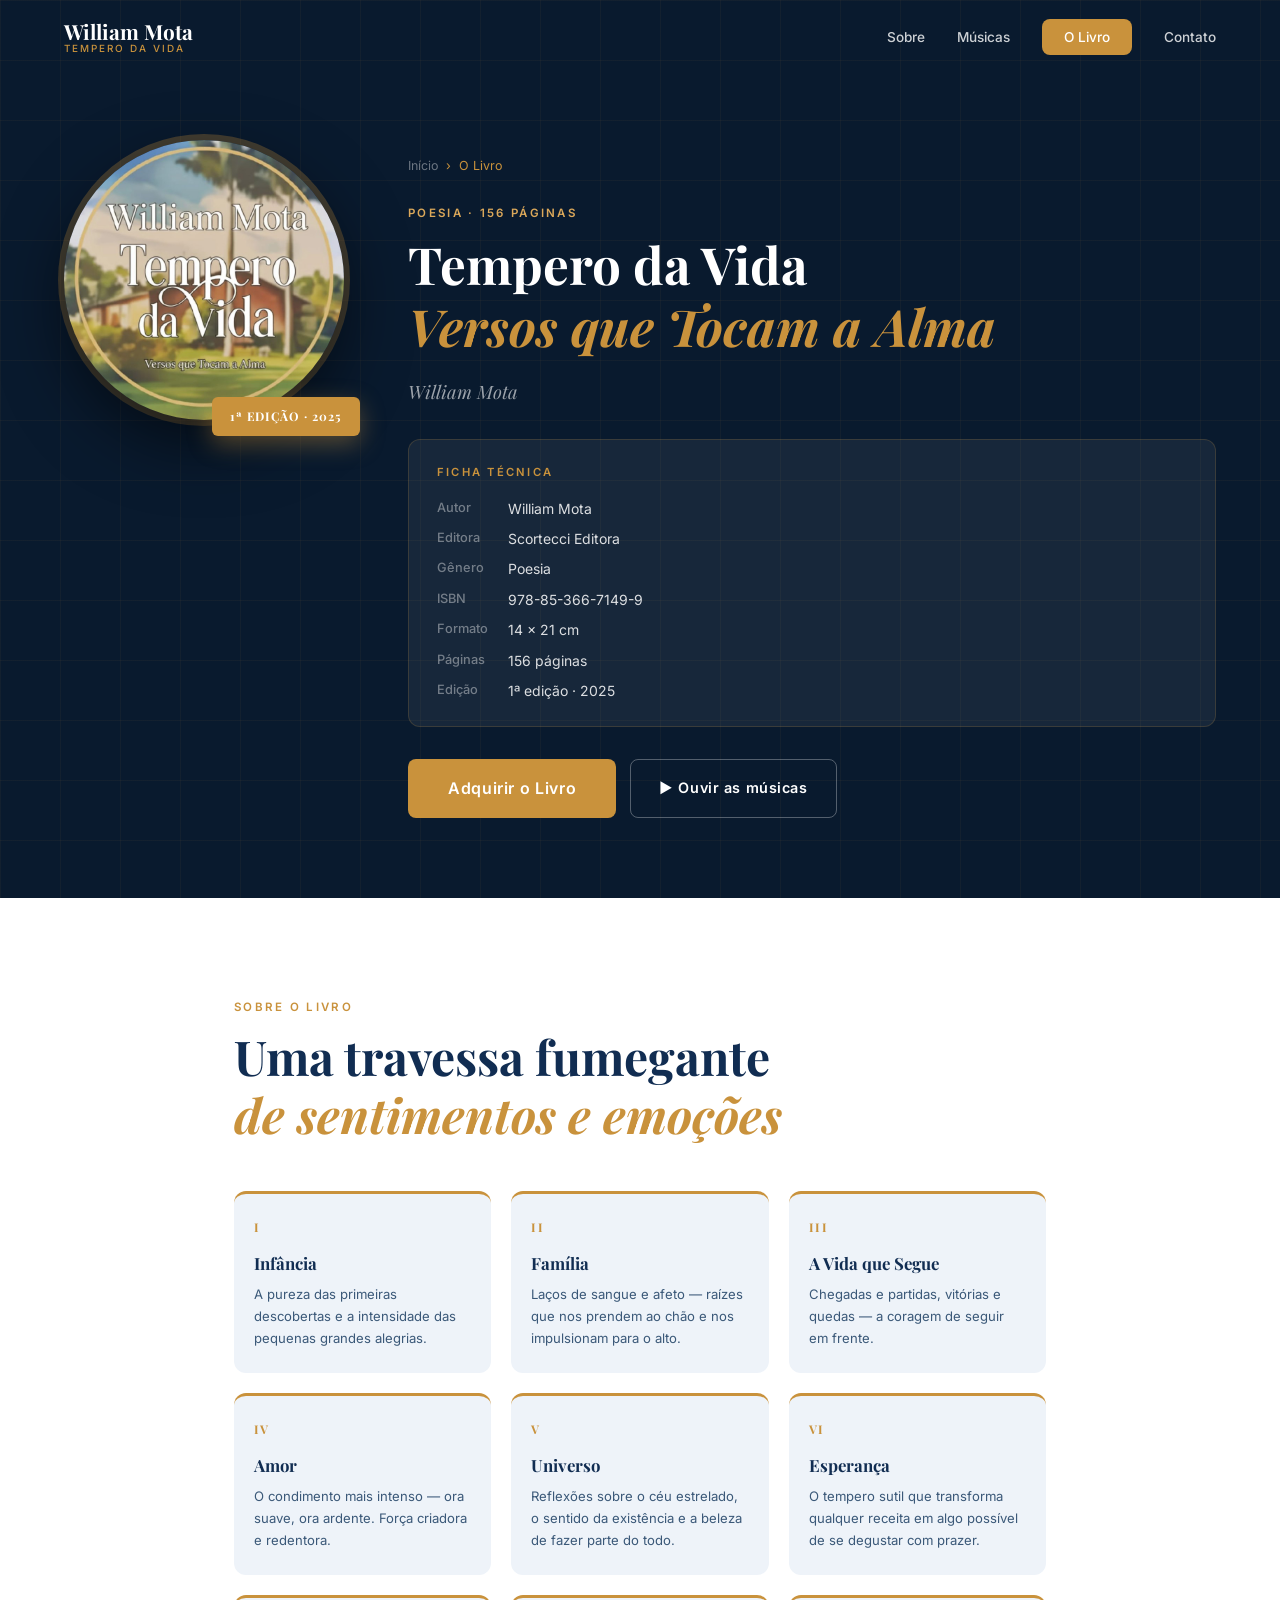
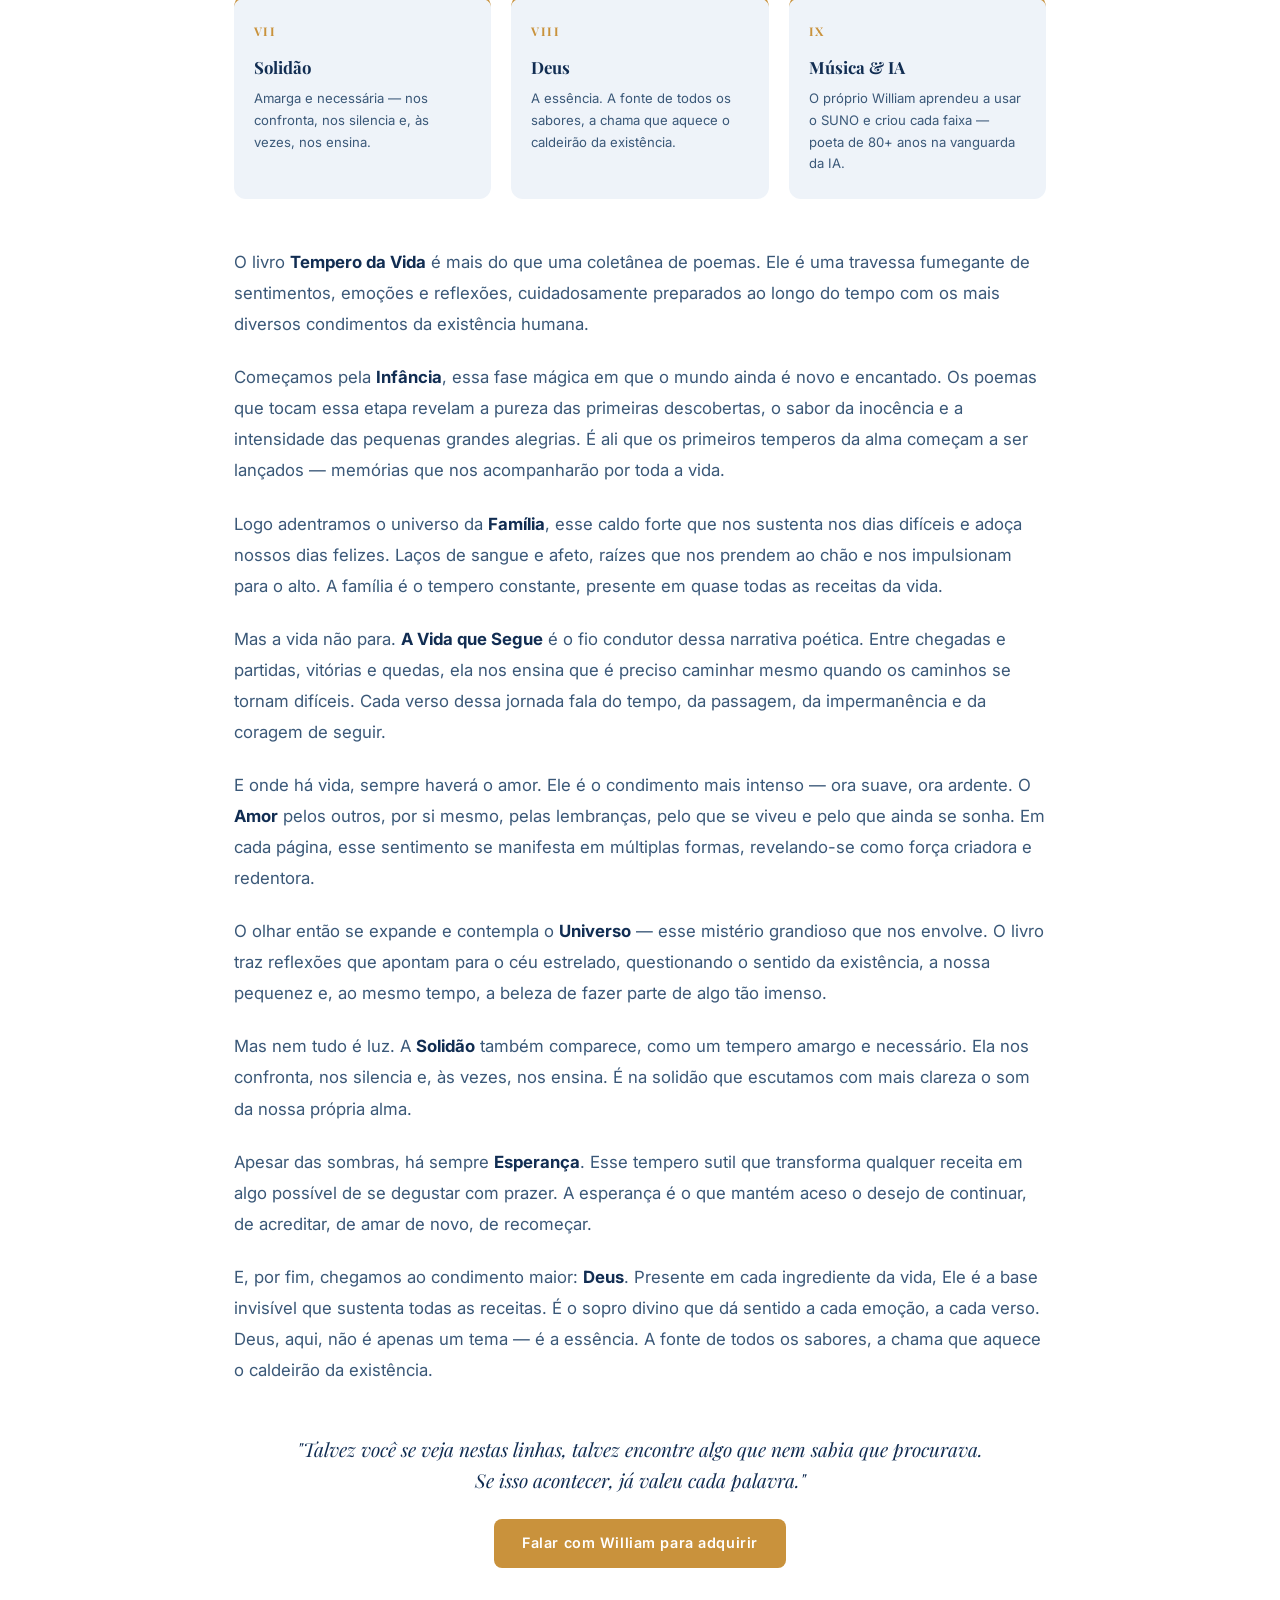
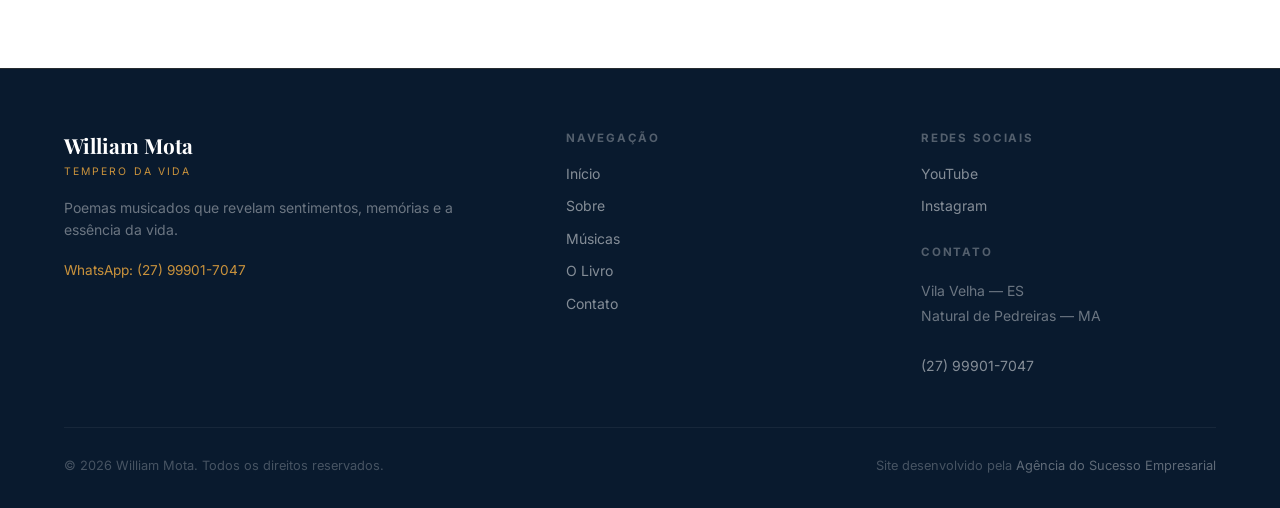
==== livro.html @ 1e5fbad7 "Troca domínio para temperodavida.mais.top" ====
<!DOCTYPE html>
<html lang="pt-BR">
<head>
  <meta charset="UTF-8" />
  <meta name="viewport" content="width=device-width, initial-scale=1.0" />
  <title>Tempero da Vida — O Livro | William Mota</title>
  <meta name="description" content="Tempero da Vida — Versos que Tocam a Alma. Coletânea de poemas de William Mota. Scortecci Editora, 2025. ISBN 978-85-366-7149-9." />
  <meta name="robots" content="index, follow" />
  <link rel="canonical" href="https://temperodavida.mais.top/livro.html" />

  <!-- Favicon -->
  <link rel="icon" type="image/png" href="favicon.png" />

  <!-- Open Graph -->
  <meta property="og:title" content="Tempero da Vida — O Livro | William Mota" />
  <meta property="og:description" content="Poesia que fala de Infância, Família, Amor, Fé e a essência da vida. 1ª edição 2025." />
  <meta property="og:type" content="book" />
  <meta property="og:url" content="https://temperodavida.mais.top/livro.html" />
  <meta property="og:image" content="https://temperodavida.mais.top/og-image.png" />

  <!-- Fonts -->
  <link rel="preconnect" href="https://fonts.googleapis.com" />
  <link rel="preconnect" href="https://fonts.gstatic.com" crossorigin />
  <link href="https://fonts.googleapis.com/css2?family=Playfair+Display:ital,wght@0,400;0,700;1,400&family=Inter:wght@300;400;500&display=swap" rel="stylesheet" />

  <link rel="stylesheet" href="styles.css" />
  <style>
    /* ── Página do livro ─────────────────────────────────── */
    .livro-hero {
      background: var(--burgundy);
      padding: 140px 0 80px;
      position: relative;
      overflow: hidden;
    }
    .livro-hero__grid {
      position: absolute; inset: 0;
      background-image:
        linear-gradient(rgba(201,146,60,0.05) 1px, transparent 1px),
        linear-gradient(90deg, rgba(201,146,60,0.05) 1px, transparent 1px);
      background-size: 60px 60px;
    }
    .livro-hero__inner {
      position: relative; z-index: 2;
      max-width: 1200px; margin: 0 auto; padding: 0 24px;
      display: grid;
      grid-template-columns: 280px 1fr;
      gap: 64px;
      align-items: start;
    }
    .livro-cover {
      position: relative;
    }
    .livro-cover img {
      width: 100%;
      border-radius: 50%;
      box-shadow: 0 24px 64px rgba(0,0,0,0.55), 0 0 0 6px rgba(201,146,60,0.3);
    }
    .livro-cover__badge {
      position: absolute;
      bottom: -16px; right: -16px;
      background: var(--gold);
      color: #fff;
      font-family: var(--font-display);
      font-size: 0.75rem;
      font-weight: 700;
      letter-spacing: 0.08em;
      text-transform: uppercase;
      padding: 10px 18px;
      border-radius: 6px;
      box-shadow: 0 8px 24px rgba(201,146,60,0.4);
    }
    .livro-info {
      padding-top: 16px;
    }
    .livro-info .section-label { color: var(--gold-light); }
    .livro-info .section-title { color: var(--white); font-size: clamp(2rem, 4vw, 3.2rem); }
    .livro-info .section-title em { color: var(--gold); }
    .livro-info .livro-subtitle {
      font-family: var(--font-display);
      font-style: italic;
      font-size: 1.15rem;
      color: rgba(255,255,255,0.6);
      margin-bottom: 32px;
    }
    .livro-ficha {
      background: rgba(255,255,255,0.06);
      border: 1px solid rgba(201,146,60,0.2);
      border-radius: 12px;
      padding: 24px 28px;
      margin-bottom: 32px;
    }
    .livro-ficha h3 {
      font-size: 0.7rem;
      font-weight: 600;
      letter-spacing: 0.2em;
      text-transform: uppercase;
      color: var(--gold);
      margin-bottom: 16px;
    }
    .livro-ficha dl {
      display: grid;
      grid-template-columns: auto 1fr;
      gap: 8px 20px;
    }
    .livro-ficha dt {
      font-size: 0.8rem;
      font-weight: 500;
      color: rgba(255,255,255,0.4);
      white-space: nowrap;
    }
    .livro-ficha dd {
      font-size: 0.875rem;
      color: rgba(255,255,255,0.85);
    }
    .livro-actions {
      display: flex;
      gap: 14px;
      flex-wrap: wrap;
    }

    /* ── Narrativa ───────────────────────────────────────── */
    .livro-narrativa {
      padding: 100px 0;
      background: var(--white);
    }
    .livro-narrativa .container {
      max-width: 860px;
    }
    .livro-narrativa .section-title { color: var(--wine); }
    .livro-narrativa .section-title em { color: var(--gold); }

    .temas-grid {
      display: grid;
      grid-template-columns: repeat(3, 1fr);
      gap: 20px;
      margin: 48px 0;
    }
    .tema-card {
      background: var(--cream);
      border-radius: 12px;
      padding: 24px 20px;
      border-top: 3px solid var(--gold);
      transition: transform 0.3s, box-shadow 0.3s;
    }
    .tema-card:hover {
      transform: translateY(-4px);
      box-shadow: 0 12px 32px rgba(9,26,46,0.1);
    }
    .tema-card__num {
      font-family: var(--font-display);
      font-size: 0.75rem;
      font-weight: 700;
      letter-spacing: 0.12em;
      color: var(--gold);
      text-transform: uppercase;
      margin-bottom: 12px;
      display: block;
    }
    .tema-card h3 {
      font-family: var(--font-display);
      font-size: 1.05rem;
      font-weight: 700;
      color: var(--wine);
      margin-bottom: 8px;
    }
    .tema-card p {
      font-size: 0.82rem;
      color: var(--text-light);
      line-height: 1.65;
    }

    .narrativa-texto p {
      font-size: 1.05rem;
      color: var(--text-light);
      line-height: 1.85;
      margin-bottom: 22px;
    }
    .narrativa-texto strong {
      color: var(--wine);
    }

    /* ── Breadcrumb ──────────────────────────────────────── */
    .breadcrumb {
      display: flex;
      align-items: center;
      gap: 8px;
      font-size: 0.78rem;
      color: rgba(255,255,255,0.4);
      margin-bottom: 28px;
    }
    .breadcrumb a { color: rgba(255,255,255,0.4); transition: color 0.2s; }
    .breadcrumb a:hover { color: var(--gold); }
    .breadcrumb span { color: var(--gold); }

    /* ── Responsive ──────────────────────────────────────── */
    @media (max-width: 860px) {
      .livro-hero__inner { grid-template-columns: 1fr; gap: 40px; }
      .livro-cover { max-width: 240px; margin: 0 auto; }
    }
    @media (max-width: 600px) {
      .temas-grid { grid-template-columns: 1fr 1fr; }
    }
    @media (max-width: 420px) {
      .temas-grid { grid-template-columns: 1fr; }
    }
  </style>
</head>
<body>

  <!-- NAV -->
  <nav class="nav" id="nav">
    <div class="nav__inner">
      <a href="index.html" class="nav__logo">
        <span class="nav__logo-main">William Mota</span>
        <span class="nav__logo-sub">Tempero da Vida</span>
      </a>
      <button class="nav__toggle" id="navToggle" aria-label="Menu">
        <span></span><span></span><span></span>
      </button>
      <ul class="nav__links" id="navLinks">
        <li><a href="index.html#sobre">Sobre</a></li>
        <li><a href="index.html#musicas">Músicas</a></li>
        <li><a href="livro.html" class="nav__cta">O Livro</a></li>
        <li><a href="index.html#contato">Contato</a></li>
      </ul>
    </div>
  </nav>

  <!-- HERO DO LIVRO -->
  <section class="livro-hero">
    <div class="livro-hero__grid"></div>
    <div class="livro-hero__inner">

      <!-- Capa -->
      <div class="livro-cover">
        <img
          src="capa-livro.jpg"
          alt="Tempero da Vida — Versos que Tocam a Alma, capa do livro de William Mota"
          loading="eager"
        />
        <div class="livro-cover__badge">1ª Edição · 2025</div>
      </div>

      <!-- Informações -->
      <div class="livro-info">
        <div class="breadcrumb">
          <a href="index.html">Início</a>
          <span>›</span>
          <span>O Livro</span>
        </div>
        <div class="section-label">Poesia · 156 páginas</div>
        <h1 class="section-title">
          Tempero da Vida<br />
          <em>Versos que Tocam a Alma</em>
        </h1>
        <p class="livro-subtitle">William Mota</p>

        <div class="livro-ficha">
          <h3>Ficha Técnica</h3>
          <dl>
            <dt>Autor</dt>
            <dd>William Mota</dd>
            <dt>Editora</dt>
            <dd>Scortecci Editora</dd>
            <dt>Gênero</dt>
            <dd>Poesia</dd>
            <dt>ISBN</dt>
            <dd>978-85-366-7149-9</dd>
            <dt>Formato</dt>
            <dd>14 × 21 cm</dd>
            <dt>Páginas</dt>
            <dd>156 páginas</dd>
            <dt>Edição</dt>
            <dd>1ª edição · 2025</dd>
          </dl>
        </div>

        <div class="livro-actions">
          <a href="https://wa.me/5527999017047?text=Ol%C3%A1%20William%2C%20quero%20saber%20como%20adquirir%20o%20livro%20Tempero%20da%20Vida!" class="btn btn--gold" target="_blank" rel="noopener">
            Adquirir o Livro
          </a>
          <a href="https://www.youtube.com/@MUSICASPOEMASTEMPERODAVIDA" class="btn btn--ghost" target="_blank" rel="noopener" style="border-color:rgba(255,255,255,0.3);color:#fff;">
            ▶ Ouvir as músicas
          </a>
        </div>
      </div>
    </div>
  </section>

  <!-- NARRATIVA -->
  <section class="livro-narrativa">
    <div class="container">
      <div class="section-label">Sobre o Livro</div>
      <h2 class="section-title">
        Uma travessa fumegante<br />
        <em>de sentimentos e emoções</em>
      </h2>

      <!-- Temas em cards -->
      <div class="temas-grid">
        <div class="tema-card">
          <span class="tema-card__num">I</span>
          <h3>Infância</h3>
          <p>A pureza das primeiras descobertas e a intensidade das pequenas grandes alegrias.</p>
        </div>
        <div class="tema-card">
          <span class="tema-card__num">II</span>
          <h3>Família</h3>
          <p>Laços de sangue e afeto — raízes que nos prendem ao chão e nos impulsionam para o alto.</p>
        </div>
        <div class="tema-card">
          <span class="tema-card__num">III</span>
          <h3>A Vida que Segue</h3>
          <p>Chegadas e partidas, vitórias e quedas — a coragem de seguir em frente.</p>
        </div>
        <div class="tema-card">
          <span class="tema-card__num">IV</span>
          <h3>Amor</h3>
          <p>O condimento mais intenso — ora suave, ora ardente. Força criadora e redentora.</p>
        </div>
        <div class="tema-card">
          <span class="tema-card__num">V</span>
          <h3>Universo</h3>
          <p>Reflexões sobre o céu estrelado, o sentido da existência e a beleza de fazer parte do todo.</p>
        </div>
        <div class="tema-card">
          <span class="tema-card__num">VI</span>
          <h3>Esperança</h3>
          <p>O tempero sutil que transforma qualquer receita em algo possível de se degustar com prazer.</p>
        </div>
        <div class="tema-card">
          <span class="tema-card__num">VII</span>
          <h3>Solidão</h3>
          <p>Amarga e necessária — nos confronta, nos silencia e, às vezes, nos ensina.</p>
        </div>
        <div class="tema-card">
          <span class="tema-card__num">VIII</span>
          <h3>Deus</h3>
          <p>A essência. A fonte de todos os sabores, a chama que aquece o caldeirão da existência.</p>
        </div>
        <div class="tema-card">
          <span class="tema-card__num">IX</span>
          <h3>Música & IA</h3>
          <p>O próprio William aprendeu a usar o SUNO e criou cada faixa — poeta de 80+ anos na vanguarda da IA.</p>
        </div>
      </div>

      <!-- Texto da narrativa completo -->
      <div class="narrativa-texto">
        <p>
          O livro <strong>Tempero da Vida</strong> é mais do que uma coletânea de poemas.
          Ele é uma travessa fumegante de sentimentos, emoções e reflexões, cuidadosamente preparados
          ao longo do tempo com os mais diversos condimentos da existência humana.
        </p>
        <p>
          Começamos pela <strong>Infância</strong>, essa fase mágica em que o mundo ainda é novo e encantado.
          Os poemas que tocam essa etapa revelam a pureza das primeiras descobertas, o sabor da inocência
          e a intensidade das pequenas grandes alegrias. É ali que os primeiros temperos da alma começam
          a ser lançados — memórias que nos acompanharão por toda a vida.
        </p>
        <p>
          Logo adentramos o universo da <strong>Família</strong>, esse caldo forte que nos sustenta nos dias
          difíceis e adoça nossos dias felizes. Laços de sangue e afeto, raízes que nos prendem ao chão
          e nos impulsionam para o alto. A família é o tempero constante, presente em quase todas as
          receitas da vida.
        </p>
        <p>
          Mas a vida não para. <strong>A Vida que Segue</strong> é o fio condutor dessa narrativa poética.
          Entre chegadas e partidas, vitórias e quedas, ela nos ensina que é preciso caminhar mesmo quando
          os caminhos se tornam difíceis. Cada verso dessa jornada fala do tempo, da passagem, da
          impermanência e da coragem de seguir.
        </p>
        <p>
          E onde há vida, sempre haverá o amor. Ele é o condimento mais intenso — ora suave, ora ardente.
          O <strong>Amor</strong> pelos outros, por si mesmo, pelas lembranças, pelo que se viveu e pelo
          que ainda se sonha. Em cada página, esse sentimento se manifesta em múltiplas formas, revelando-se
          como força criadora e redentora.
        </p>
        <p>
          O olhar então se expande e contempla o <strong>Universo</strong> — esse mistério grandioso que nos
          envolve. O livro traz reflexões que apontam para o céu estrelado, questionando o sentido da
          existência, a nossa pequenez e, ao mesmo tempo, a beleza de fazer parte de algo tão imenso.
        </p>
        <p>
          Mas nem tudo é luz. A <strong>Solidão</strong> também comparece, como um tempero amargo e
          necessário. Ela nos confronta, nos silencia e, às vezes, nos ensina. É na solidão que escutamos
          com mais clareza o som da nossa própria alma.
        </p>
        <p>
          Apesar das sombras, há sempre <strong>Esperança</strong>. Esse tempero sutil que transforma
          qualquer receita em algo possível de se degustar com prazer. A esperança é o que mantém aceso
          o desejo de continuar, de acreditar, de amar de novo, de recomeçar.
        </p>
        <p>
          E, por fim, chegamos ao condimento maior: <strong>Deus</strong>. Presente em cada ingrediente
          da vida, Ele é a base invisível que sustenta todas as receitas. É o sopro divino que dá sentido
          a cada emoção, a cada verso. Deus, aqui, não é apenas um tema — é a essência. A fonte de todos
          os sabores, a chama que aquece o caldeirão da existência.
        </p>
      </div>

      <!-- CTA -->
      <div style="margin-top: 48px; text-align: center;">
        <p style="font-family: var(--font-display); font-style: italic; font-size: 1.2rem; color: var(--wine); margin-bottom: 24px;">
          "Talvez você se veja nestas linhas, talvez encontre algo que nem sabia que procurava.<br />
          Se isso acontecer, já valeu cada palavra."
        </p>
        <a href="https://wa.me/5527999017047?text=Ol%C3%A1%20William%2C%20quero%20saber%20como%20adquirir%20o%20livro%20Tempero%20da%20Vida!" class="btn btn--primary" target="_blank" rel="noopener">
          Falar com William para adquirir
        </a>
      </div>
    </div>
  </section>

  <!-- FOOTER -->
  <footer class="footer">
    <div class="container">
      <div class="footer__inner">
        <div class="footer__brand">
          <div class="footer__logo">
            <span>William Mota</span>
            <span>Tempero da Vida</span>
          </div>
          <p>Poemas musicados que revelam sentimentos, memórias e a essência da vida.</p>
          <a href="https://wa.me/5527999017047" class="footer__whatsapp" target="_blank" rel="noopener">
            WhatsApp: (27) 99901-7047
          </a>
        </div>
        <div class="footer__links">
          <strong>Navegação</strong>
          <nav>
            <a href="index.html">Início</a>
            <a href="index.html#sobre">Sobre</a>
            <a href="index.html#musicas">Músicas</a>
            <a href="livro.html">O Livro</a>
            <a href="index.html#contato">Contato</a>
          </nav>
        </div>
        <div class="footer__info">
          <strong>Redes Sociais</strong>
          <nav>
            <a href="https://www.youtube.com/@MUSICASPOEMASTEMPERODAVIDA" target="_blank" rel="noopener">YouTube</a>
            <a href="https://www.instagram.com/temperodavidaw.m" target="_blank" rel="noopener">Instagram</a>
          </nav>
          <br />
          <strong>Contato</strong>
          <address>
            Vila Velha — ES<br />
            Natural de Pedreiras — MA<br /><br />
            <a href="tel:+5527999017047">(27) 99901-7047</a>
          </address>
        </div>
      </div>
      <div class="footer__bottom">
        <span>© 2026 William Mota. Todos os direitos reservados.</span>
        <div class="footer__legal">
          <span class="footer__dev">Site desenvolvido pela <a href="https://sucesso.net.br" target="_blank" rel="noopener">Agência do Sucesso Empresarial</a></span>
        </div>
      </div>
    </div>
  </footer>

  <script src="script.js"></script>
</body>
</html>
---- styles.css ----
/* ===== RESET & VARS ===== */
*, *::before, *::after { box-sizing: border-box; margin: 0; padding: 0; }

:root {
  --burgundy:   #091a2e;
  --wine:       #112d52;
  --wine-mid:   #1a4a8a;
  --gold:       #c9923c;
  --gold-light: #dba85a;
  --cream:      #eef3f9;
  --white:      #ffffff;
  --text:       #091a2e;
  --text-light: #3a5878;
  --gray-200:   #cfdce8;
  --radius:     8px;
  --radius-lg:  16px;
  --transition: all 0.3s ease;
  --font-display: 'Playfair Display', Georgia, serif;
  --font-body:    'Inter', system-ui, sans-serif;
}

html { scroll-behavior: smooth; }
body { font-family: var(--font-body); color: var(--text); background: var(--cream); line-height: 1.6; }
a { text-decoration: none; color: inherit; }
img { max-width: 100%; display: block; }
address { font-style: normal; }

.container { max-width: 1200px; margin: 0 auto; padding: 0 24px; }

/* ===== SECTION LABELS ===== */
.section-label {
  font-size: 0.72rem;
  font-weight: 600;
  letter-spacing: 0.2em;
  text-transform: uppercase;
  color: var(--gold);
  margin-bottom: 12px;
}
.section-label--light { color: var(--gold-light); }
.section-title {
  font-family: var(--font-display);
  font-size: clamp(2rem, 4vw, 3rem);
  font-weight: 700;
  line-height: 1.2;
  color: var(--wine);
  margin-bottom: 20px;
}
.section-title em { font-style: italic; color: var(--gold); }
.section-header { margin-bottom: 60px; }
.section-header--center { text-align: center; }
.section-header--center .section-desc { margin: 0 auto; }
.section-desc { max-width: 560px; color: var(--text-light); font-size: 1rem; line-height: 1.7; margin-top: 16px; }

/* ===== BUTTONS ===== */
.btn {
  display: inline-flex;
  align-items: center;
  justify-content: center;
  gap: 8px;
  padding: 14px 28px;
  font-family: var(--font-body);
  font-size: 0.9rem;
  font-weight: 600;
  letter-spacing: 0.04em;
  border-radius: var(--radius);
  transition: var(--transition);
  cursor: pointer;
  border: none;
  white-space: normal;
  text-align: center;
  line-height: 1.4;
}
.btn--primary { background: var(--gold); color: var(--white); }
.btn--primary:hover { background: var(--gold-light); transform: translateY(-2px); box-shadow: 0 8px 24px rgba(201,146,60,0.35); }
.btn--ghost { background: transparent; color: var(--white); border: 1.5px solid rgba(255,255,255,0.4); }
.btn--ghost:hover { border-color: var(--gold); color: var(--gold); }
.btn--outline { background: transparent; color: var(--wine); border: 1.5px solid var(--wine); }
.btn--outline:hover { background: var(--wine); color: var(--white); }
.btn--gold { background: var(--gold); color: var(--white); font-size: 1rem; padding: 18px 40px; }
.btn--gold:hover { background: var(--gold-light); transform: translateY(-2px); box-shadow: 0 12px 32px rgba(201,146,60,0.4); }

/* ===== NAV ===== */
.nav {
  position: fixed;
  top: 0; left: 0; right: 0;
  z-index: 100;
  padding: 20px 0;
  transition: background 0.3s, padding 0.3s, backdrop-filter 0.3s;
}
.nav.scrolled {
  background: rgba(9, 26, 46, 0.95);
  backdrop-filter: blur(12px);
  padding: 14px 0;
  box-shadow: 0 2px 20px rgba(0,0,0,0.3);
}
.nav__inner {
  max-width: 1200px;
  margin: 0 auto;
  padding: 0 24px;
  display: flex;
  align-items: center;
  justify-content: space-between;
}
.nav__logo { display: flex; flex-direction: column; line-height: 1.1; }
.nav__logo-main { font-family: var(--font-display); font-size: 1.3rem; font-weight: 700; color: var(--white); }
.nav__logo-sub { font-size: 0.62rem; font-weight: 500; letter-spacing: 0.2em; text-transform: uppercase; color: var(--gold); }
.nav__links { display: flex; align-items: center; gap: 32px; list-style: none; }
.nav__links a { font-size: 0.85rem; font-weight: 500; color: rgba(255,255,255,0.8); transition: color 0.2s; }
.nav__links a:hover { color: var(--gold); }
.nav__cta { background: var(--gold); color: var(--white) !important; padding: 10px 22px; border-radius: var(--radius); }
.nav__cta:hover { background: var(--gold-light) !important; }
.nav__toggle { display: none; flex-direction: column; gap: 5px; background: none; border: none; cursor: pointer; padding: 4px; }
.nav__toggle span { display: block; width: 22px; height: 2px; background: var(--white); transition: var(--transition); border-radius: 2px; }

/* ===== HERO ===== */
.hero {
  min-height: 100vh;
  display: flex;
  align-items: center;
  position: relative;
  overflow: hidden;
  background: var(--burgundy);
}
.hero__bg { position: absolute; inset: 0; overflow: hidden; }
.hero__bg-img {
  position: absolute; inset: 0;
  width: 100%; height: 100%;
  object-fit: cover; object-position: center;
  opacity: 1;
  filter: grayscale(20%) brightness(0.5);
}
.hero__overlay {
  position: absolute; inset: 0;
  background: linear-gradient(135deg, rgba(9,26,46,0.82) 0%, rgba(17,45,82,0.65) 50%, rgba(9,26,46,0.78) 100%);
  z-index: 1;
}
.hero__grid {
  position: absolute; inset: 0; z-index: 2;
  background-image:
    linear-gradient(rgba(201,146,60,0.05) 1px, transparent 1px),
    linear-gradient(90deg, rgba(201,146,60,0.05) 1px, transparent 1px);
  background-size: 60px 60px;
}
.hero__inner {
  position: relative; z-index: 3;
  max-width: 1200px; margin: 0 auto;
  padding: 140px 24px 80px;
  max-width: 760px;
}
.hero__badge {
  display: inline-block;
  font-size: 0.75rem; font-weight: 600;
  letter-spacing: 0.15em; text-transform: uppercase;
  color: var(--gold); border: 1px solid rgba(201,146,60,0.4);
  padding: 8px 18px; border-radius: 100px;
  margin-bottom: 28px;
}
.hero__title {
  font-family: var(--font-display);
  font-size: clamp(3rem, 7vw, 5.5rem);
  font-weight: 700; color: var(--white);
  line-height: 1.1; margin-bottom: 24px;
}
.hero__title em { font-style: italic; color: var(--gold); }
.hero__subtitle { font-size: 1.1rem; color: rgba(255,255,255,0.75); margin-bottom: 40px; max-width: 540px; line-height: 1.7; }
.hero__actions { display: flex; gap: 16px; flex-wrap: wrap; margin-bottom: 56px; }
.hero__trust { display: flex; align-items: center; gap: 24px; flex-wrap: wrap; }
.hero__trust-item { display: flex; flex-direction: column; gap: 4px; }
.hero__trust-item strong { font-size: 1.6rem; font-weight: 700; color: var(--gold); font-family: var(--font-display); }
.hero__trust-item span { font-size: 0.75rem; color: rgba(255,255,255,0.5); letter-spacing: 0.05em; text-transform: uppercase; }
.hero__trust-divider { width: 1px; height: 40px; background: rgba(255,255,255,0.15); }
.hero__scroll { position: absolute; bottom: 40px; left: 50%; transform: translateX(-50%); display: flex; flex-direction: column; align-items: center; gap: 8px; color: rgba(255,255,255,0.3); font-size: 0.7rem; letter-spacing: 0.1em; text-transform: uppercase; }
.hero__scroll-line { width: 1px; height: 40px; background: linear-gradient(to bottom, rgba(201,146,60,0.5), transparent); animation: scrollPulse 2s ease infinite; }
@keyframes scrollPulse { 0%,100%{opacity:0.4} 50%{opacity:1} }

/* ===== SOBRE ===== */
.sobre { padding: 120px 0; background: var(--white); }
.sobre__grid { display: grid; grid-template-columns: 1fr 1.5fr; gap: 80px; align-items: center; }
.sobre__visual { position: relative; display: flex; flex-direction: column; gap: 24px; padding-bottom: 8px; }
.sobre__img-wrap { position: relative; border-radius: 50%; overflow: visible; line-height: 0; aspect-ratio: 1; }
.sobre__img-wrap img { width: 100%; height: 100%; object-fit: cover; border-radius: 50%; box-shadow: 0 20px 56px rgba(9,26,46,0.18), 0 0 0 6px rgba(201,146,60,0.25); filter: none; transition: transform 0.5s ease; display: block; }
.sobre__img-wrap:hover img { transform: scale(1.02); }
.sobre__img-badge {
  display: inline-block;
  align-self: center;
  background: var(--wine);
  color: var(--gold);
  font-family: var(--font-display);
  font-size: 0.78rem;
  font-weight: 700;
  letter-spacing: 0.12em;
  text-transform: uppercase;
  padding: 7px 20px;
  border-radius: 100px;
  white-space: nowrap;
  box-shadow: 0 4px 16px rgba(0,0,0,0.15);
}
.sobre__year { font-family: var(--font-display); font-size: 2.5rem; font-weight: 700; color: var(--gold); line-height: 1; }
.sobre__year-label { font-size: 0.7rem; letter-spacing: 0.15em; text-transform: uppercase; color: rgba(255,255,255,0.5); margin-top: 4px; }
.sobre__quote { font-family: var(--font-display); font-size: 1.2rem; font-style: italic; color: var(--wine); padding: 20px 24px; border-left: 3px solid var(--gold); background: var(--cream); border-radius: 0 var(--radius-lg) var(--radius-lg) 0; line-height: 1.5; }
.sobre__line-detail { width: 60px; height: 3px; background: linear-gradient(to right, var(--gold), transparent); }
.sobre__content .section-title { color: var(--wine); }
.sobre__content p { color: var(--text-light); margin-bottom: 20px; line-height: 1.75; }

/* ===== MÚSICAS ===== */
.musicas { padding: 120px 0; background: var(--cream); }
.musicas__grid { display: grid; grid-template-columns: repeat(3, 1fr); gap: 24px; margin-bottom: 48px; }
.musica-card { border-radius: var(--radius-lg); overflow: hidden; background: var(--white); box-shadow: 0 4px 20px rgba(9,26,46,0.08); transition: transform 0.3s, box-shadow 0.3s; }
.musica-card:hover { transform: translateY(-6px); box-shadow: 0 16px 40px rgba(9,26,46,0.15); }
.musica-card__img { position: relative; height: 200px; overflow: hidden; }
.musica-card__img img { width: 100%; height: 100%; object-fit: cover; filter: brightness(0.7); transition: transform 0.5s, filter 0.3s; }
.musica-card:hover .musica-card__img img { transform: scale(1.06); filter: brightness(0.85); }
.musica-card__overlay { position: absolute; inset: 0; background: linear-gradient(180deg, rgba(9,26,46,0.35) 0%, rgba(9,26,46,0.72) 100%); z-index: 1; }
.musica-card__grid { position: absolute; inset: 0; z-index: 2; background-image: linear-gradient(rgba(201,146,60,0.06) 1px, transparent 1px), linear-gradient(90deg, rgba(201,146,60,0.06) 1px, transparent 1px); background-size: 40px 40px; }
.musica-card__play { position: absolute; top: 50%; left: 50%; transform: translate(-50%, -50%); z-index: 3; width: 52px; height: 52px; background: rgba(201,146,60,0.9); border-radius: 50%; display: flex; align-items: center; justify-content: center; font-size: 1.2rem; color: white; transition: background 0.2s, transform 0.2s; }
.musica-card:hover .musica-card__play { background: var(--gold); transform: translate(-50%, -50%) scale(1.1); }
.musica-card__body { padding: 20px 24px; display: flex; justify-content: space-between; align-items: center; }
.musica-card__body h3 { font-family: var(--font-display); font-size: 1.1rem; color: var(--wine); font-weight: 700; }
.musica-card__dur { font-size: 0.8rem; color: var(--text-light); background: var(--cream); padding: 4px 10px; border-radius: 100px; }
.musicas__cta { text-align: center; }

/* ===== POEMAS ===== */
.poemas { padding: 120px 0; background: var(--wine); }
.poemas .section-title { color: var(--white); }
.poemas .section-label { color: var(--gold-light); }
.poemas__grid { display: grid; grid-template-columns: repeat(3, 1fr); gap: 32px; margin-top: 60px; }
.poema-card { background: rgba(255,255,255,0.06); border: 1px solid rgba(201,146,60,0.2); border-radius: var(--radius-lg); padding: 36px 32px; position: relative; transition: border-color 0.3s, background 0.3s; }
.poema-card:hover { border-color: rgba(201,146,60,0.5); background: rgba(255,255,255,0.09); }
.poema-card__aspas { font-family: var(--font-display); font-size: 5rem; line-height: 0.8; color: var(--gold); opacity: 0.4; margin-bottom: 16px; }
.poema-card p { font-family: var(--font-display); font-style: italic; font-size: 1.05rem; color: rgba(255,255,255,0.85); line-height: 1.7; margin-bottom: 20px; }
.poema-card span { font-size: 0.78rem; color: var(--gold); letter-spacing: 0.1em; text-transform: uppercase; }

/* ===== CTA FINAL ===== */
.cta-final { padding: 120px 0; background: var(--burgundy); position: relative; overflow: hidden; text-align: center; }
.cta-final__bg { position: absolute; inset: 0; }
.cta-final__grid { position: absolute; inset: 0; background-image: linear-gradient(rgba(201,146,60,0.05) 1px, transparent 1px), linear-gradient(90deg, rgba(201,146,60,0.05) 1px, transparent 1px); background-size: 60px 60px; }
.cta-final__inner { position: relative; z-index: 2; }
.cta-final__title { font-family: var(--font-display); font-size: clamp(2.2rem, 5vw, 3.8rem); font-weight: 600; color: var(--white); line-height: 1.2; margin-bottom: 32px; }
.cta-final__title em { font-style: italic; color: var(--gold); }
.cta-final__desc { color: rgba(255,255,255,0.65); font-size: 1rem; max-width: 540px; margin: 0 auto 40px; line-height: 1.75; }
.cta-final__contact { display: flex; align-items: center; justify-content: center; gap: 16px; margin-top: 28px; flex-wrap: wrap; }
.cta-final__contact a { font-size: 0.9rem; color: rgba(255,255,255,0.5); transition: color 0.2s; }
.cta-final__contact a:hover { color: var(--gold); }
.cta-final__contact span { color: rgba(255,255,255,0.2); }

/* ===== FOOTER ===== */
.footer { background: var(--burgundy); border-top: 1px solid rgba(201,146,60,0.15); padding: 60px 0 32px; }
.footer__inner { display: grid; grid-template-columns: 1.5fr 1fr 1fr; gap: 60px; margin-bottom: 48px; }
.footer__logo { display: flex; flex-direction: column; gap: 2px; margin-bottom: 16px; }
.footer__logo span:first-child { font-family: var(--font-display); font-size: 1.3rem; font-weight: 700; color: var(--white); }
.footer__logo span:last-child { font-size: 0.65rem; letter-spacing: 0.2em; text-transform: uppercase; color: var(--gold); }
.footer__brand p { font-size: 0.875rem; color: rgba(255,255,255,0.4); line-height: 1.6; margin-bottom: 16px; }
.footer__whatsapp { font-size: 0.85rem; color: var(--gold); }
.footer__links strong, .footer__info strong { font-size: 0.72rem; letter-spacing: 0.15em; text-transform: uppercase; color: rgba(255,255,255,0.3); display: block; margin-bottom: 16px; }
.footer__links nav, .footer__info nav { display: flex; flex-direction: column; gap: 10px; }
.footer__links nav a, .footer__info nav a, .footer__info address a { font-size: 0.875rem; color: rgba(255,255,255,0.5); transition: color 0.2s; }
.footer__links nav a:hover, .footer__info nav a:hover, .footer__info address a:hover { color: var(--gold); }
.footer__info address { font-size: 0.875rem; color: rgba(255,255,255,0.4); line-height: 1.8; }
.footer__bottom { display: flex; align-items: center; justify-content: space-between; flex-wrap: wrap; gap: 16px; padding-top: 28px; border-top: 1px solid rgba(255,255,255,0.06); }
.footer__bottom span { font-size: 0.8rem; color: rgba(255,255,255,0.25); }
.footer__legal { display: flex; gap: 24px; }
.footer__legal a { font-size: 0.8rem; color: rgba(255,255,255,0.25); transition: color 0.2s; }
.footer__legal a:hover { color: rgba(255,255,255,0.5); }
.footer__dev { font-size: 0.8rem; color: rgba(255,255,255,0.25); }
.footer__dev a { color: rgba(255,255,255,0.35); font-size: 0.8rem; text-decoration: none; transition: color 0.2s; }
.footer__dev a:hover { color: rgba(201,146,60,0.6); }

/* ===== ANIMATIONS ===== */
.fade-up { opacity: 0; transform: translateY(30px); transition: opacity 0.7s cubic-bezier(0.4,0,0.2,1), transform 0.7s cubic-bezier(0.4,0,0.2,1); }
.fade-up.visible { opacity: 1; transform: none; }

/* ===== RESPONSIVE ===== */
@media (max-width: 900px) {
  .sobre__grid, .footer__inner { grid-template-columns: 1fr; gap: 40px; }
  .sobre__visual { max-width: 480px; }
  .musicas__grid, .poemas__grid { grid-template-columns: repeat(2, 1fr); }
}
@media (max-width: 700px) {
  .nav__links { display: none; position: fixed; top: 0; left: 0; right: 0; bottom: 0; background: rgba(9,26,46,0.98); flex-direction: column; align-items: center; justify-content: center; gap: 32px; }
  .nav__links.open { display: flex; }
  .nav__toggle { display: flex; z-index: 101; }
  .musicas__grid, .poemas__grid { grid-template-columns: 1fr; }
}
@media (max-width: 480px) {
  .hero__actions { flex-direction: column; }
  .btn { width: 100%; justify-content: center; padding: 16px 20px; box-sizing: border-box; }
}
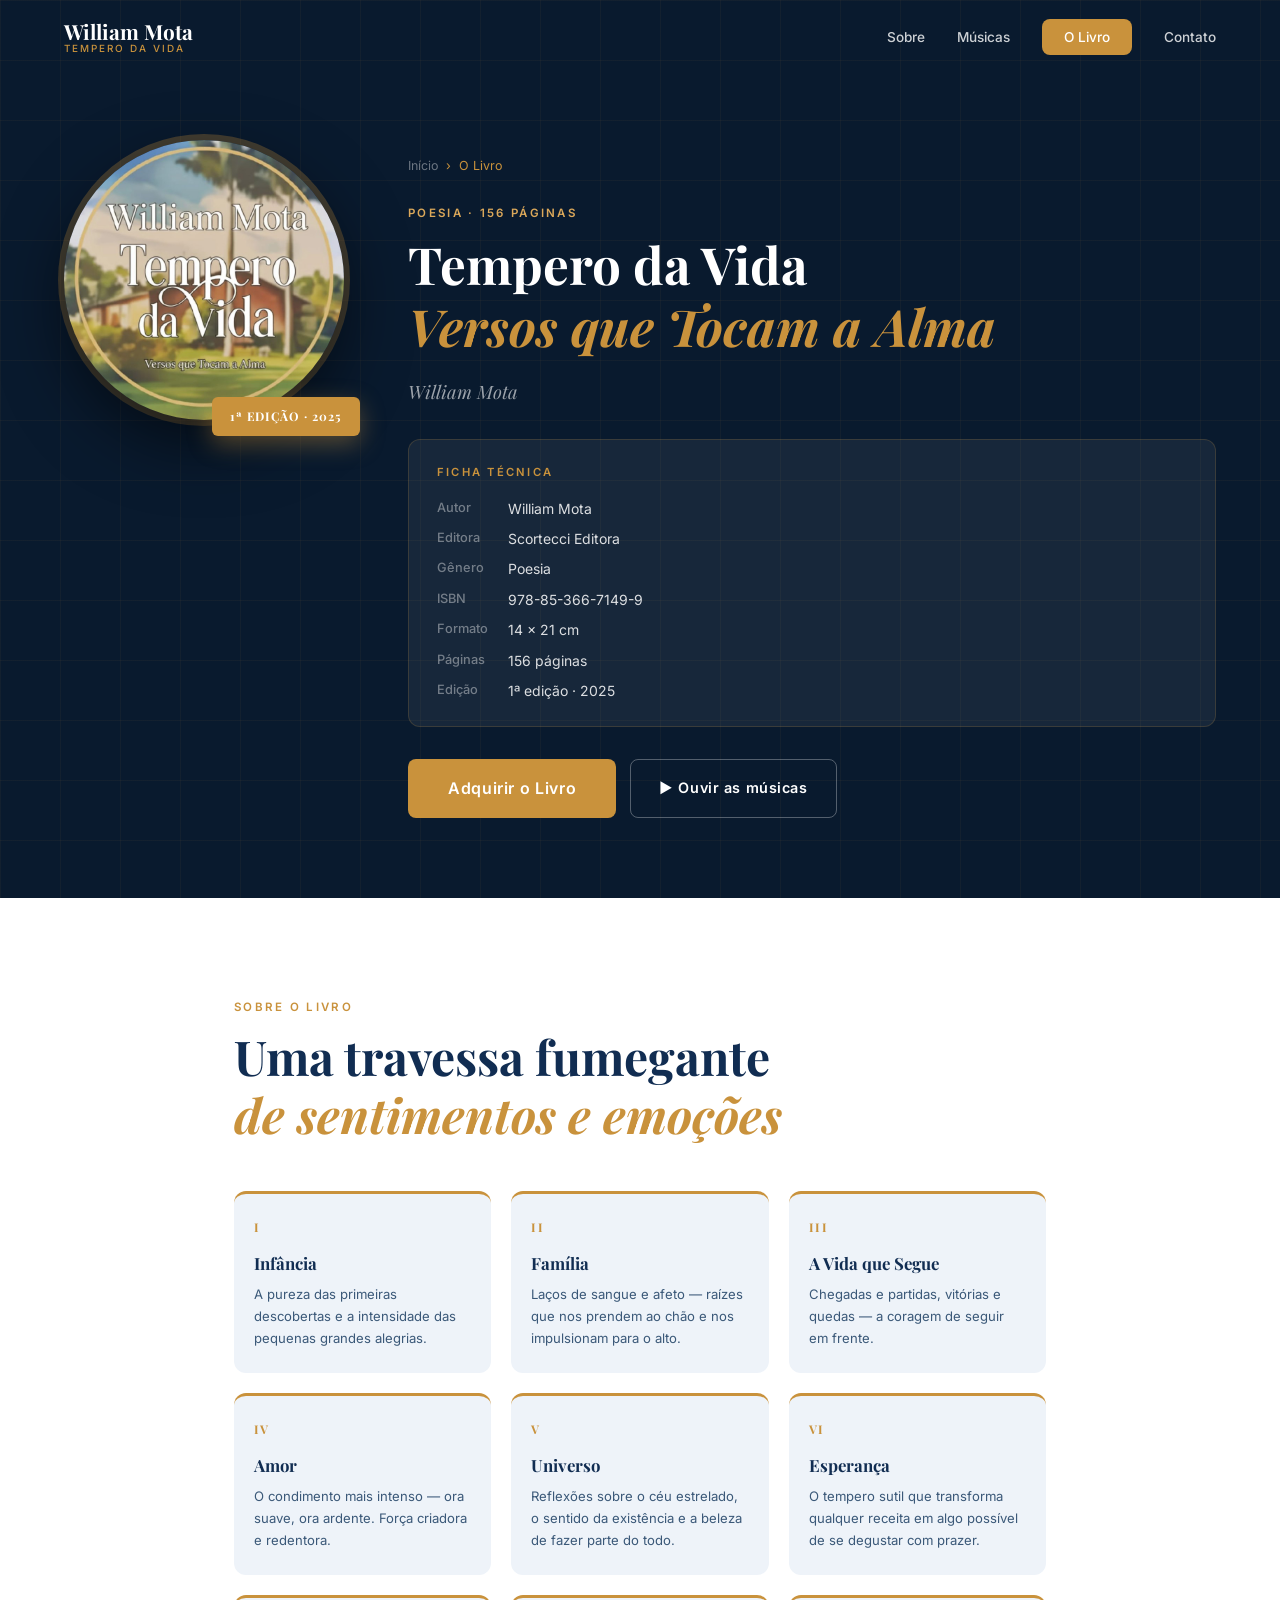
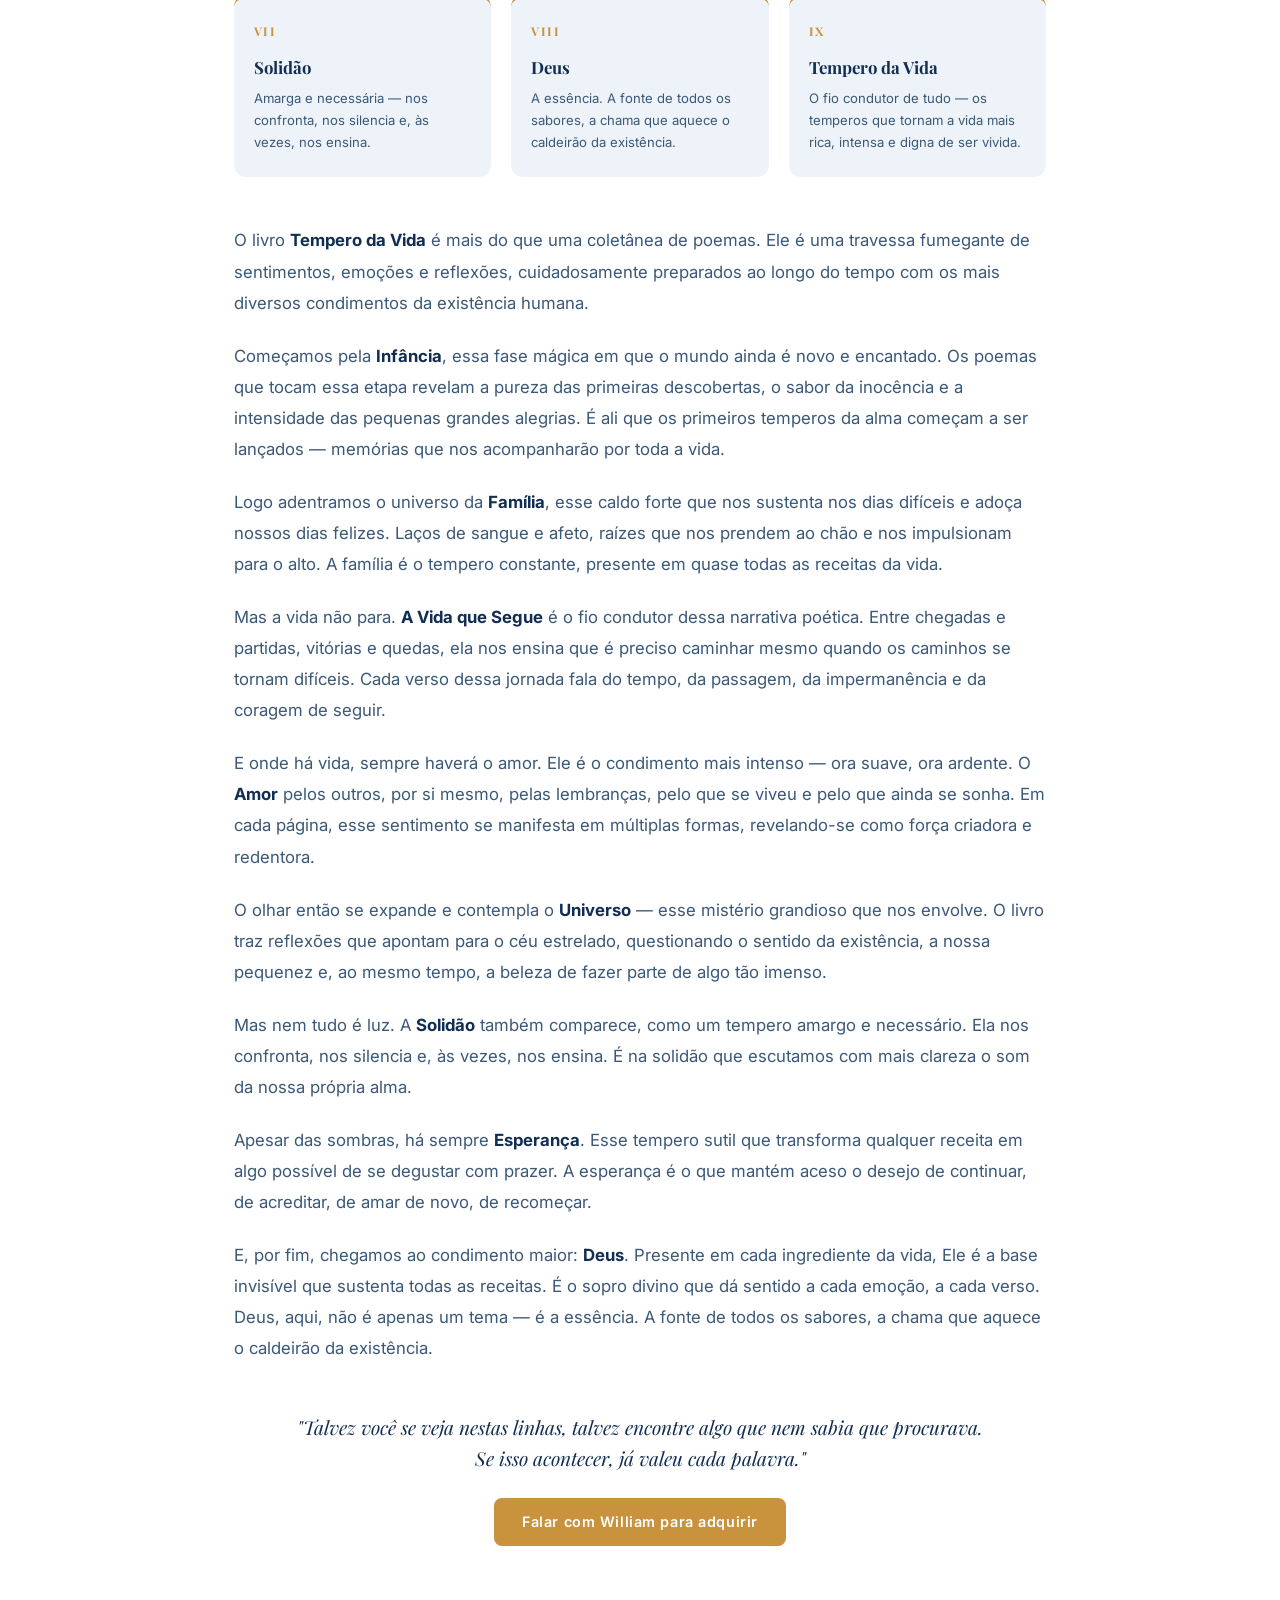
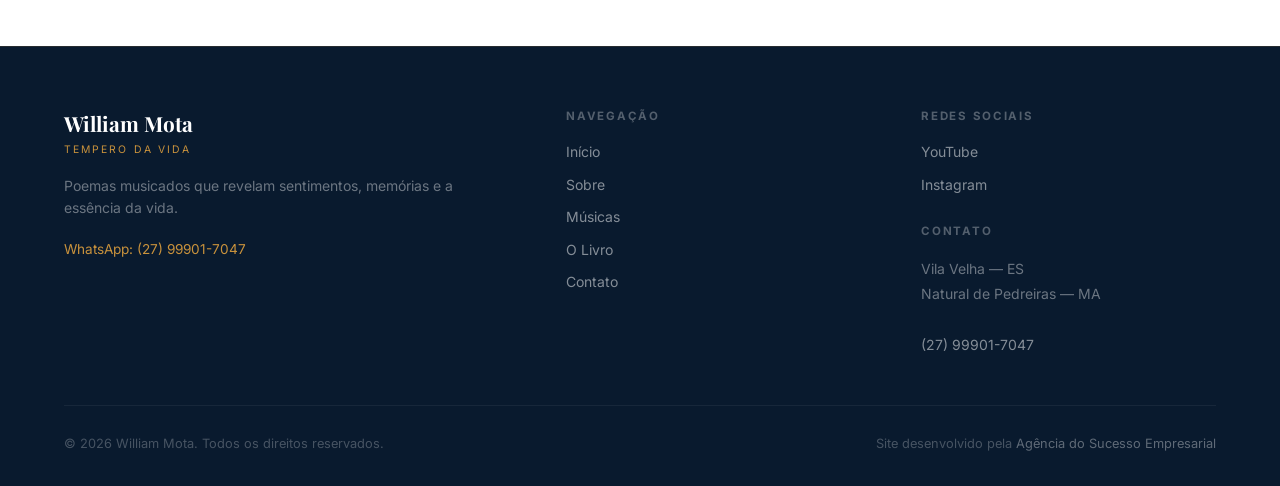
==== commit a545b3ad: "Ajusta: SUNO/poemas musicados com IA; 9º tema = Tempero da Vida" ====
--- a/livro.html
+++ b/livro.html
@@ -340,8 +340,8 @@
         </div>
         <div class="tema-card">
           <span class="tema-card__num">IX</span>
-          <h3>Música & IA</h3>
-          <p>O próprio William aprendeu a usar o SUNO e criou cada faixa — poeta de 80+ anos na vanguarda da IA.</p>
+          <h3>Tempero da Vida</h3>
+          <p>O fio condutor de tudo — os temperos que tornam a vida mais rica, intensa e digna de ser vivida.</p>
         </div>
       </div>
 
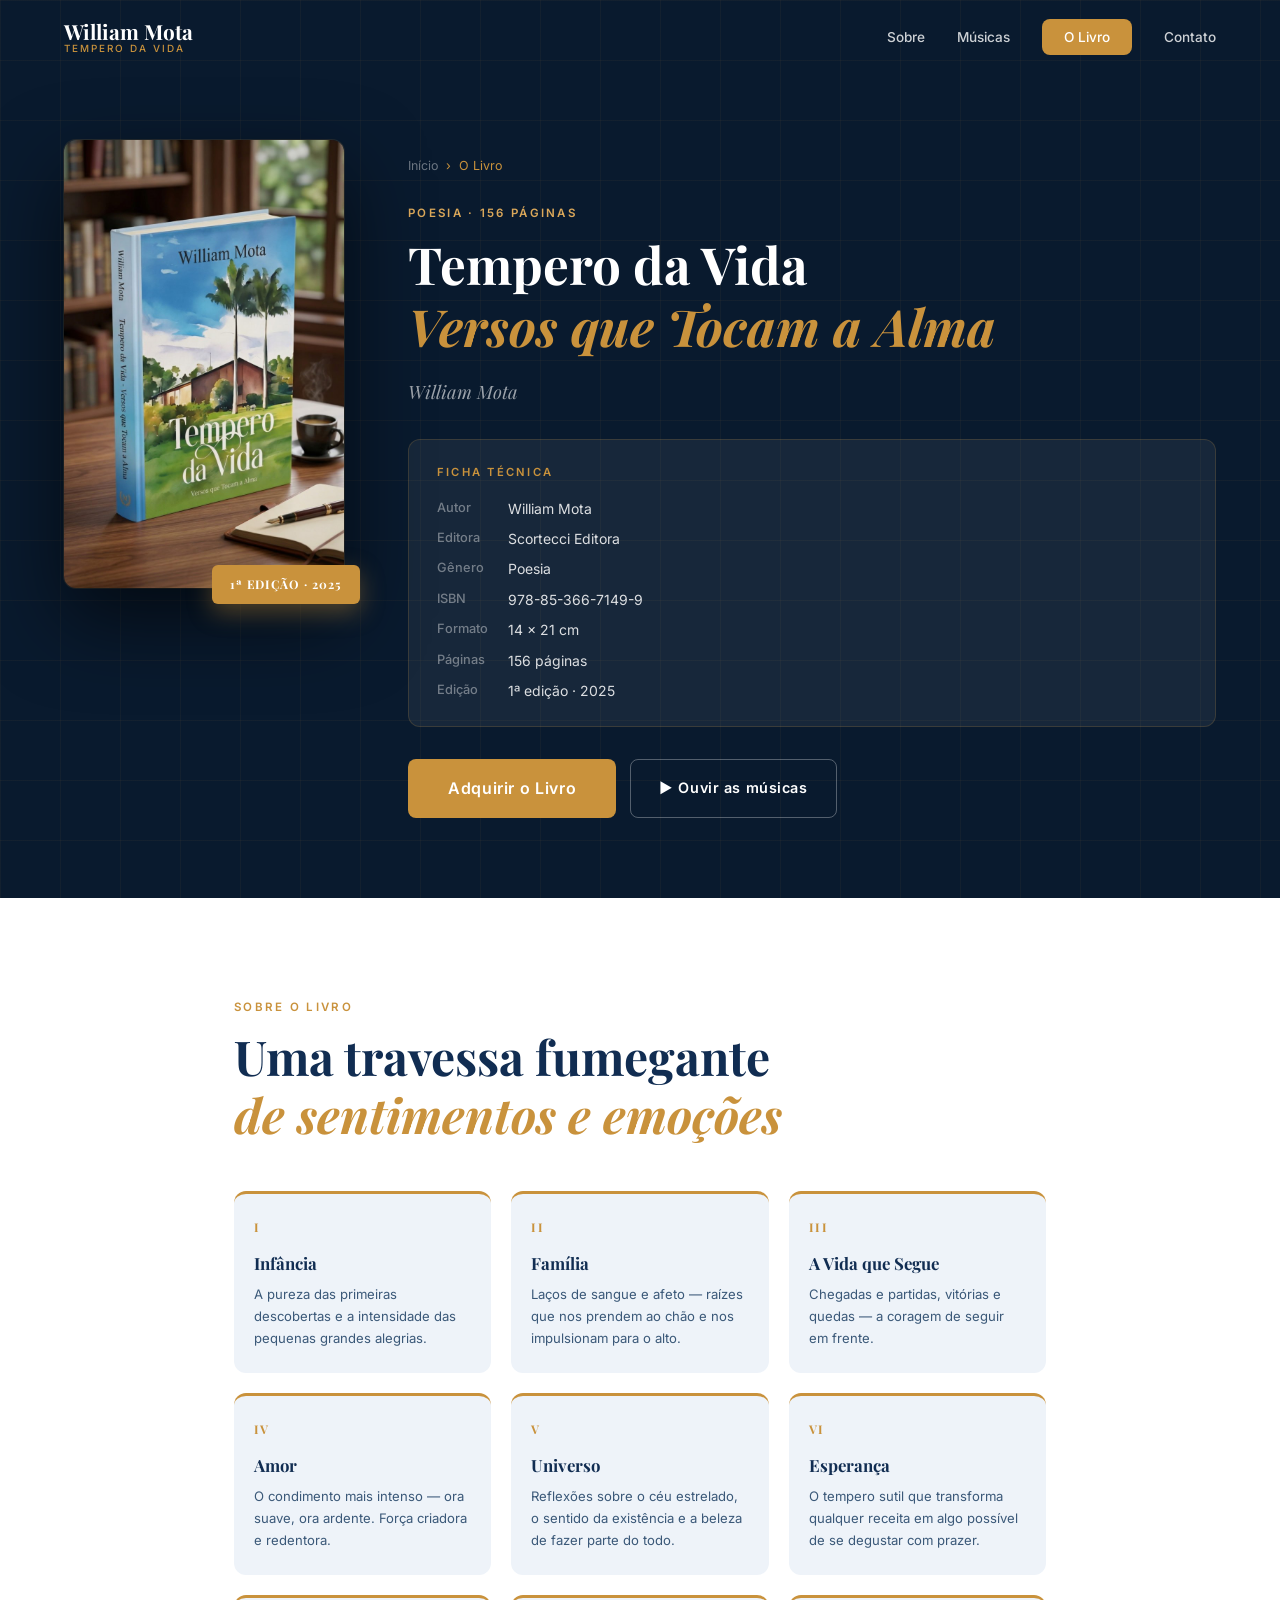
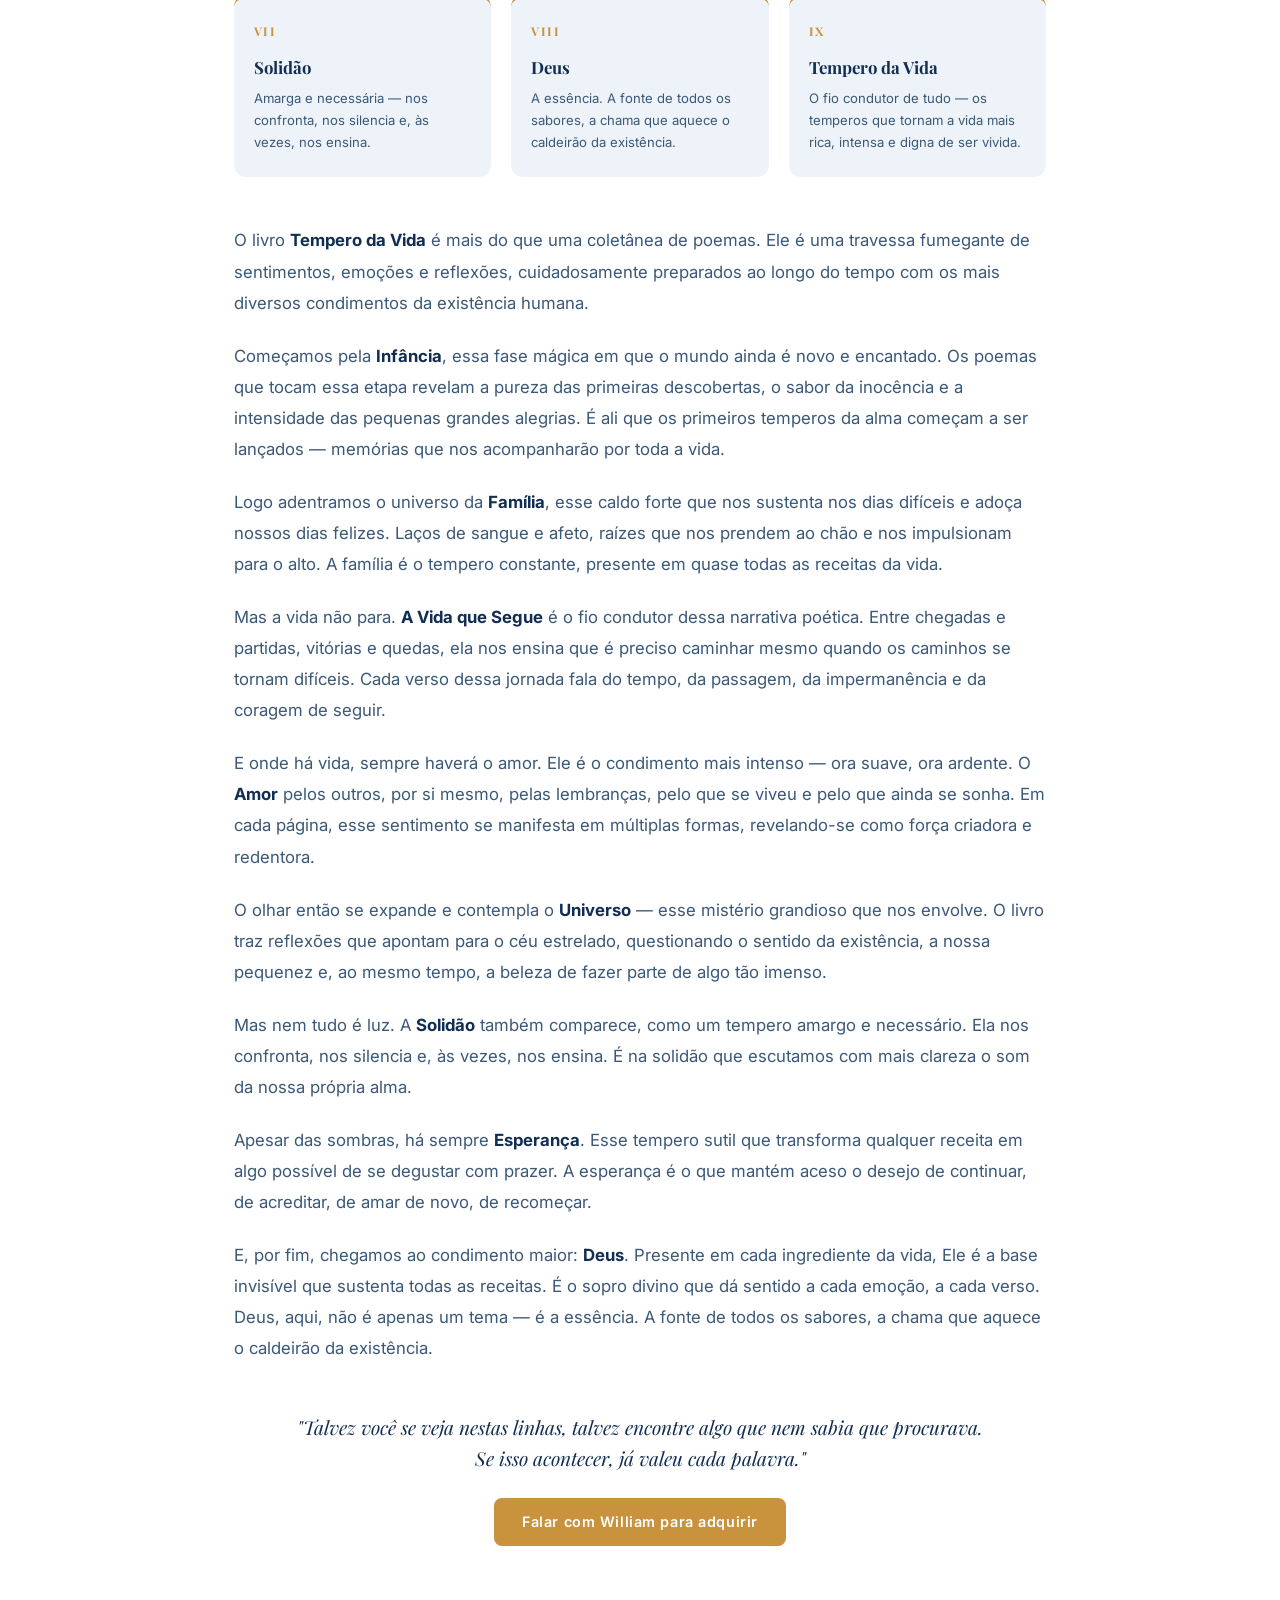
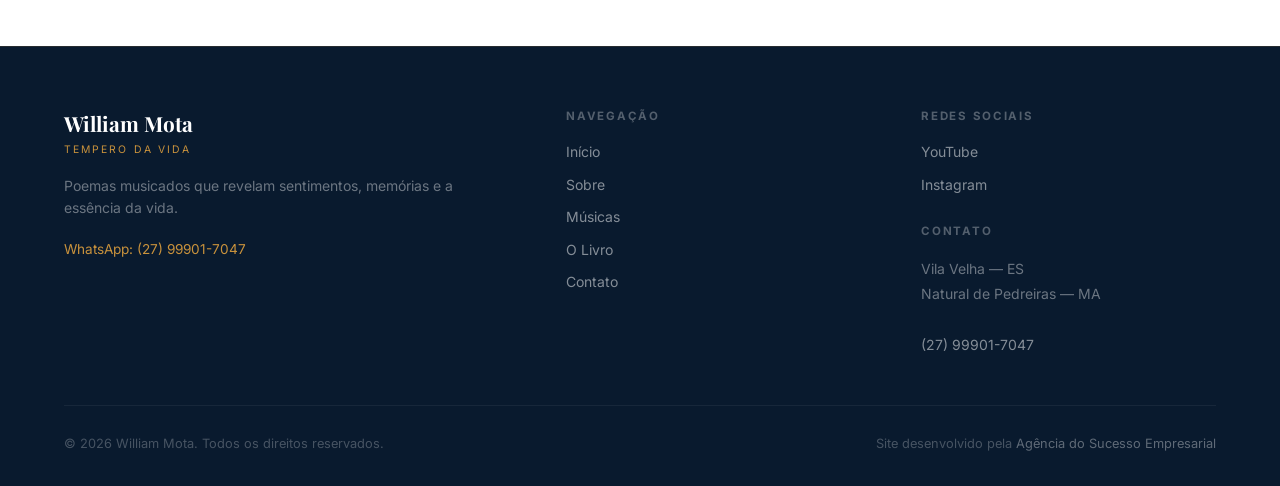
==== commit 93dae610: "Usa mockup do livro na página /livro e na og-image" ====
--- a/livro.html
+++ b/livro.html
@@ -52,8 +52,8 @@
     }
     .livro-cover img {
       width: 100%;
-      border-radius: 50%;
-      box-shadow: 0 24px 64px rgba(0,0,0,0.55), 0 0 0 6px rgba(201,146,60,0.3);
+      border-radius: 12px;
+      box-shadow: 0 32px 80px rgba(0,0,0,0.6), 0 0 0 1px rgba(201,146,60,0.15);
     }
     .livro-cover__badge {
       position: absolute;
@@ -234,8 +234,8 @@
       <!-- Capa -->
       <div class="livro-cover">
         <img
-          src="capa-livro.jpg"
-          alt="Tempero da Vida — Versos que Tocam a Alma, capa do livro de William Mota"
+          src="mockup-livro.jpg"
+          alt="Tempero da Vida — Versos que Tocam a Alma, livro de William Mota"
           loading="eager"
         />
         <div class="livro-cover__badge">1ª Edição · 2025</div>
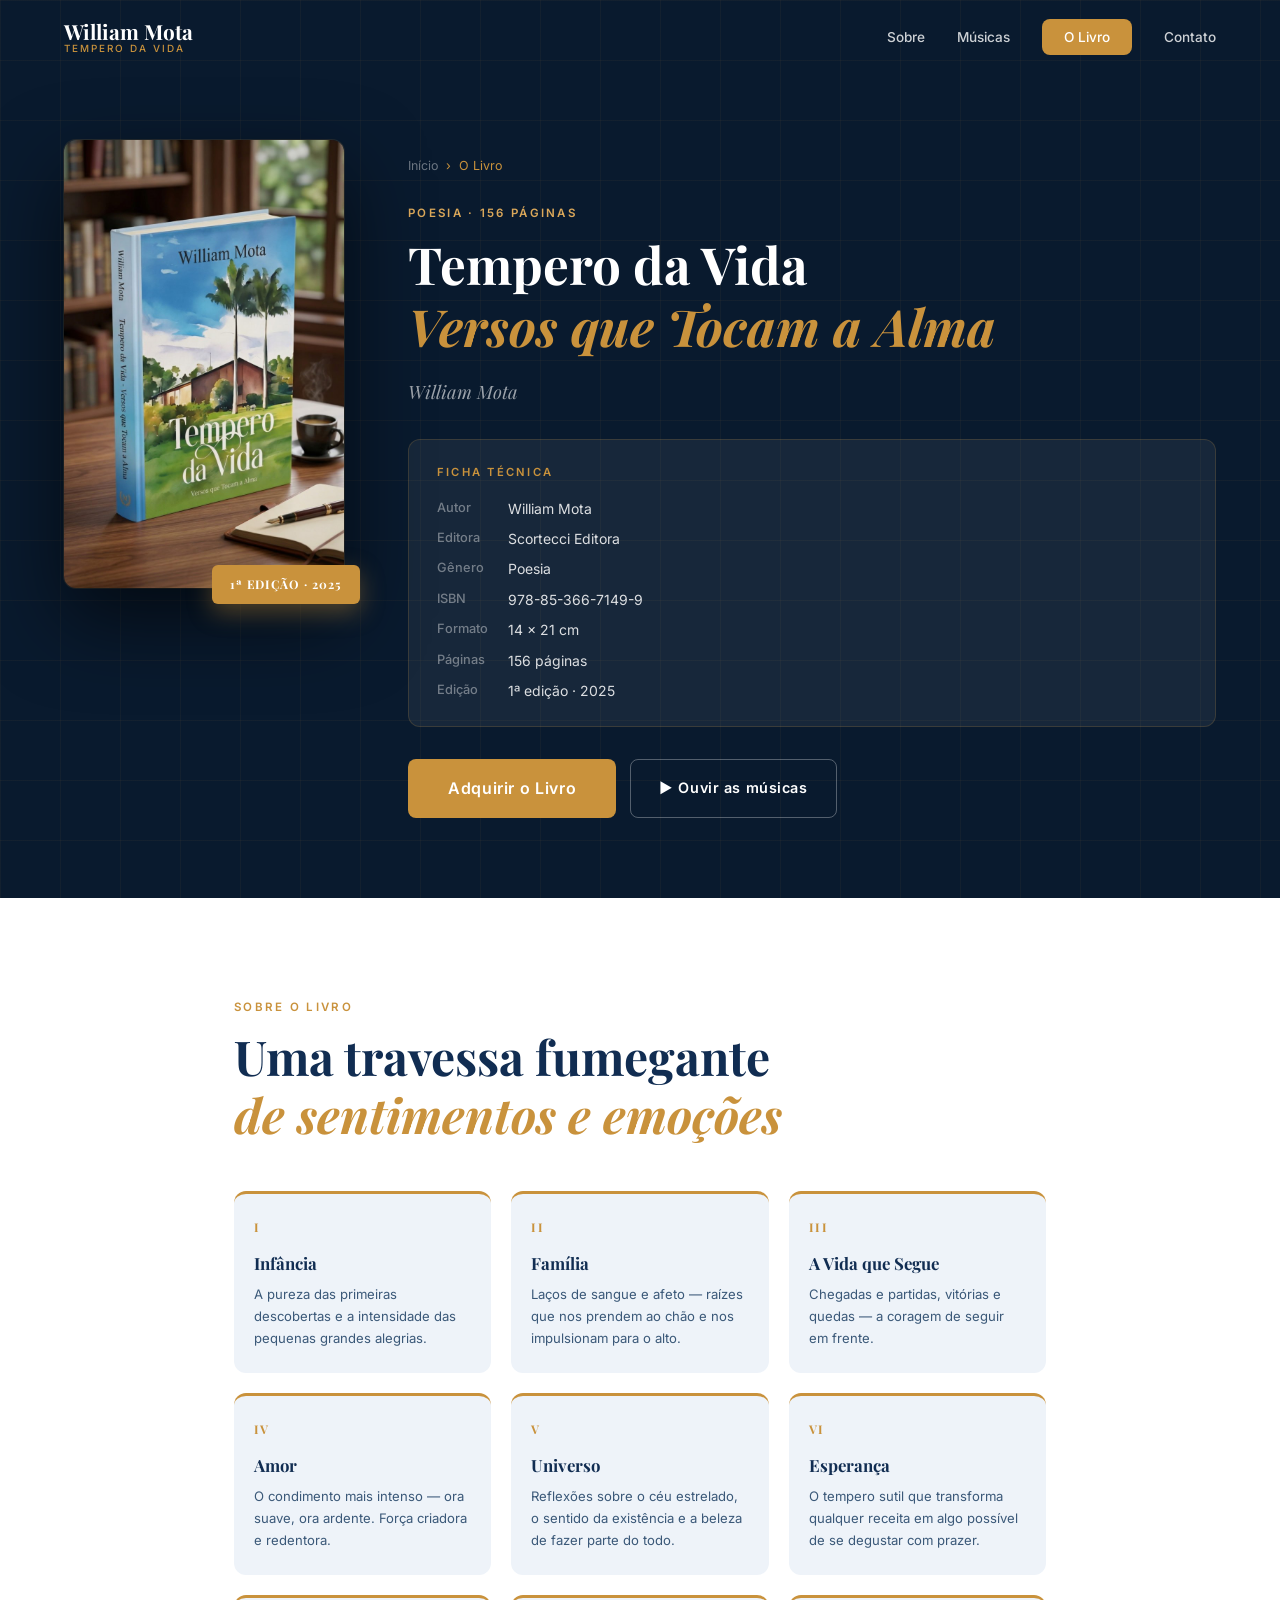
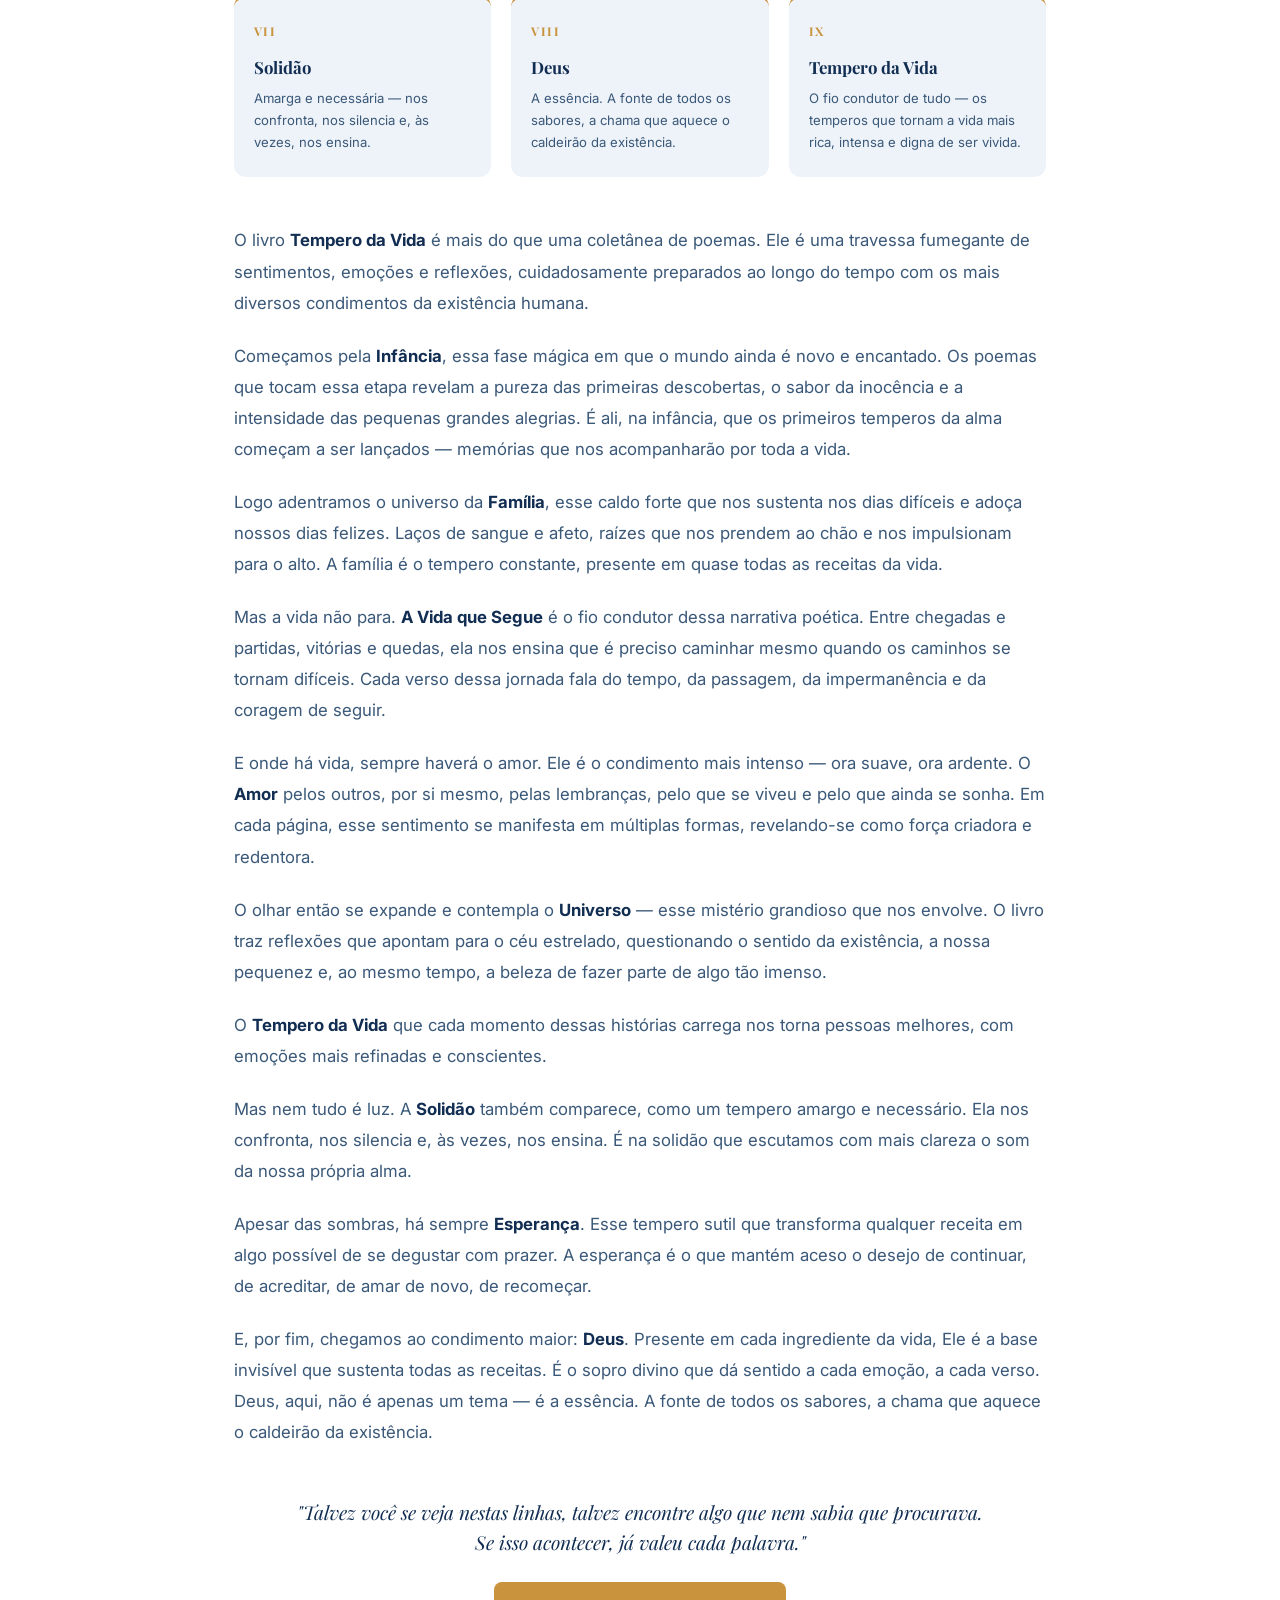
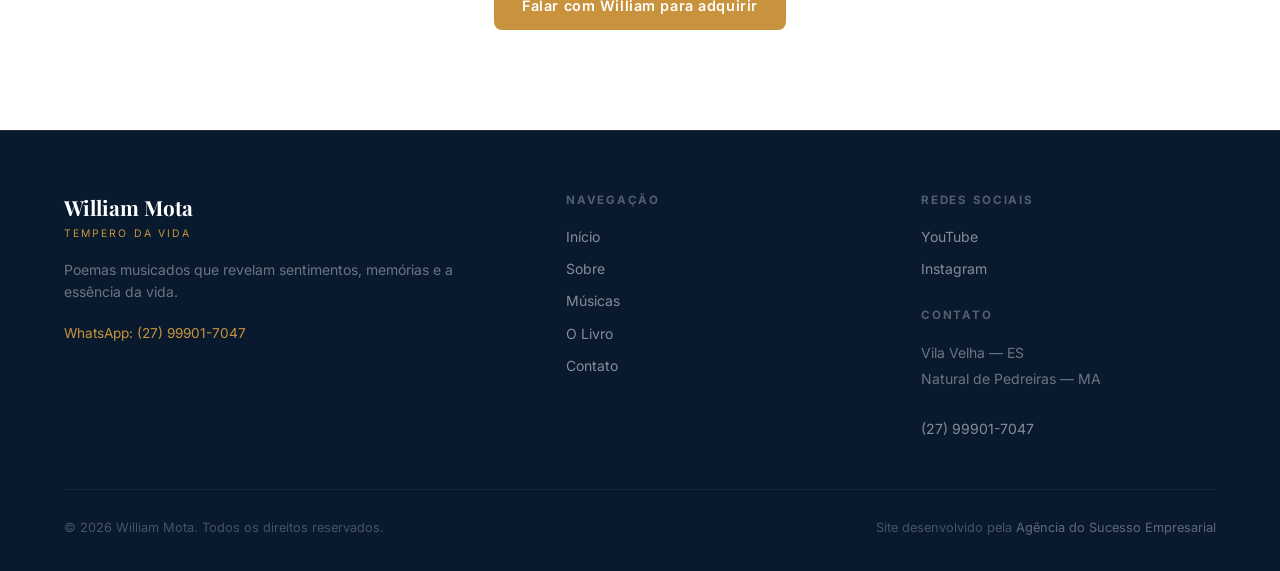
==== commit a71cee54: "Narrativa: adiciona parágrafo Tempero da Vida e corrige frase da Infância" ====
--- a/livro.html
+++ b/livro.html
@@ -355,7 +355,7 @@
         <p>
           Começamos pela <strong>Infância</strong>, essa fase mágica em que o mundo ainda é novo e encantado.
           Os poemas que tocam essa etapa revelam a pureza das primeiras descobertas, o sabor da inocência
-          e a intensidade das pequenas grandes alegrias. É ali que os primeiros temperos da alma começam
+          e a intensidade das pequenas grandes alegrias. É ali, na infância, que os primeiros temperos da alma começam
           a ser lançados — memórias que nos acompanharão por toda a vida.
         </p>
         <p>
@@ -380,6 +380,10 @@
           O olhar então se expande e contempla o <strong>Universo</strong> — esse mistério grandioso que nos
           envolve. O livro traz reflexões que apontam para o céu estrelado, questionando o sentido da
           existência, a nossa pequenez e, ao mesmo tempo, a beleza de fazer parte de algo tão imenso.
+        </p>
+        <p>
+          O <strong>Tempero da Vida</strong> que cada momento dessas histórias carrega nos torna pessoas melhores,
+          com emoções mais refinadas e conscientes.
         </p>
         <p>
           Mas nem tudo é luz. A <strong>Solidão</strong> também comparece, como um tempero amargo e
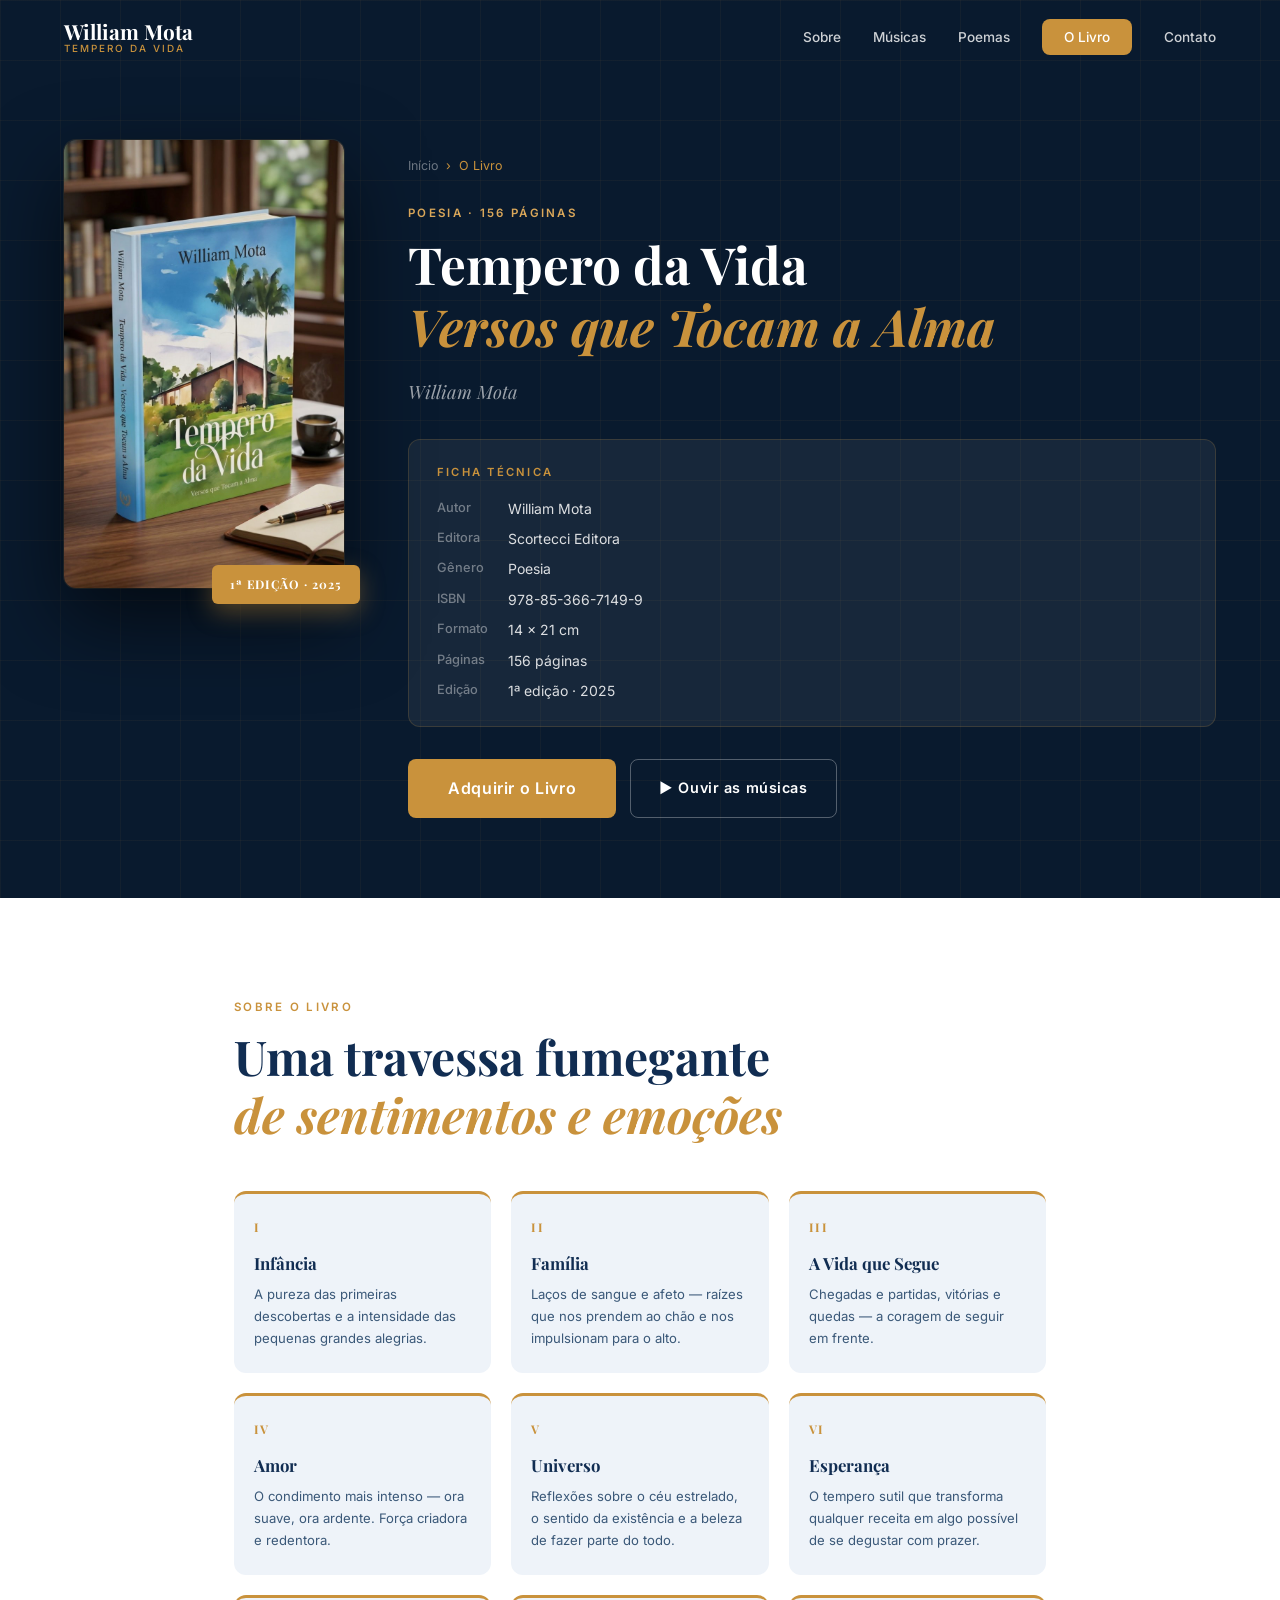
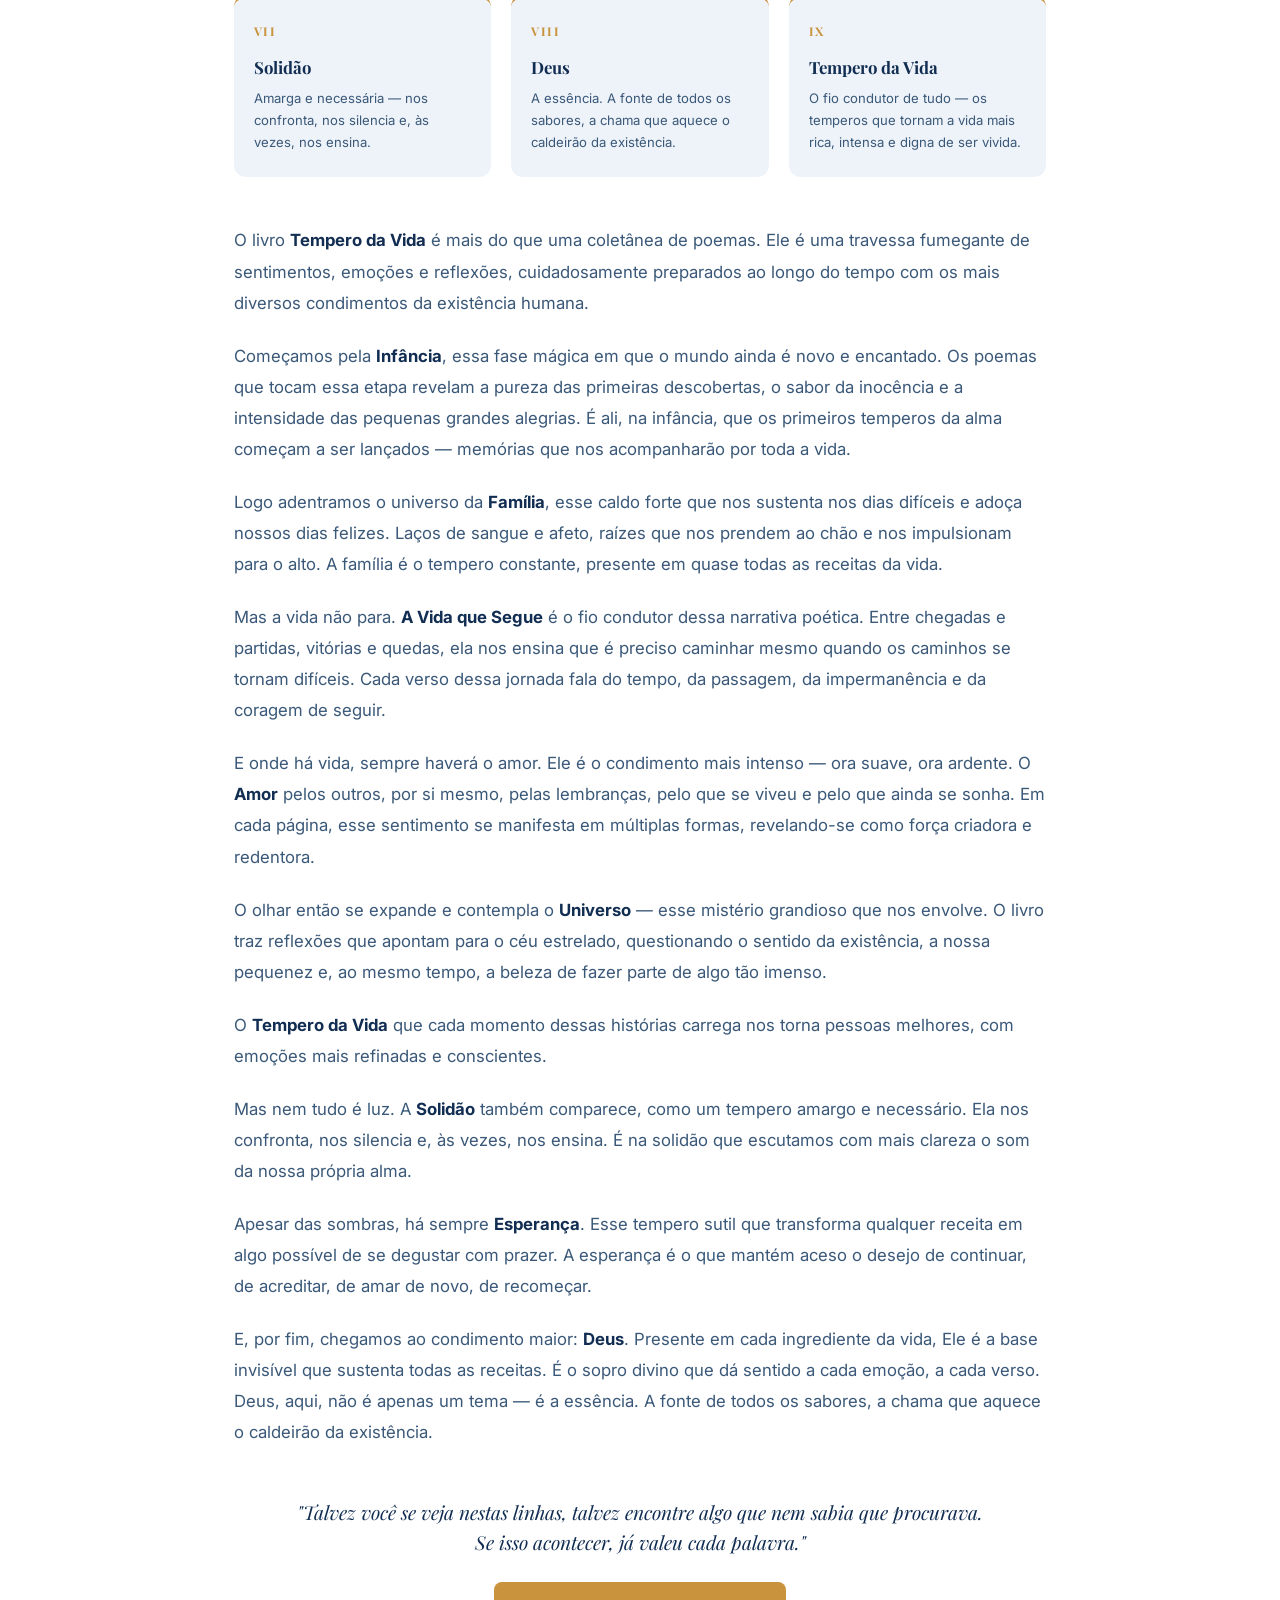
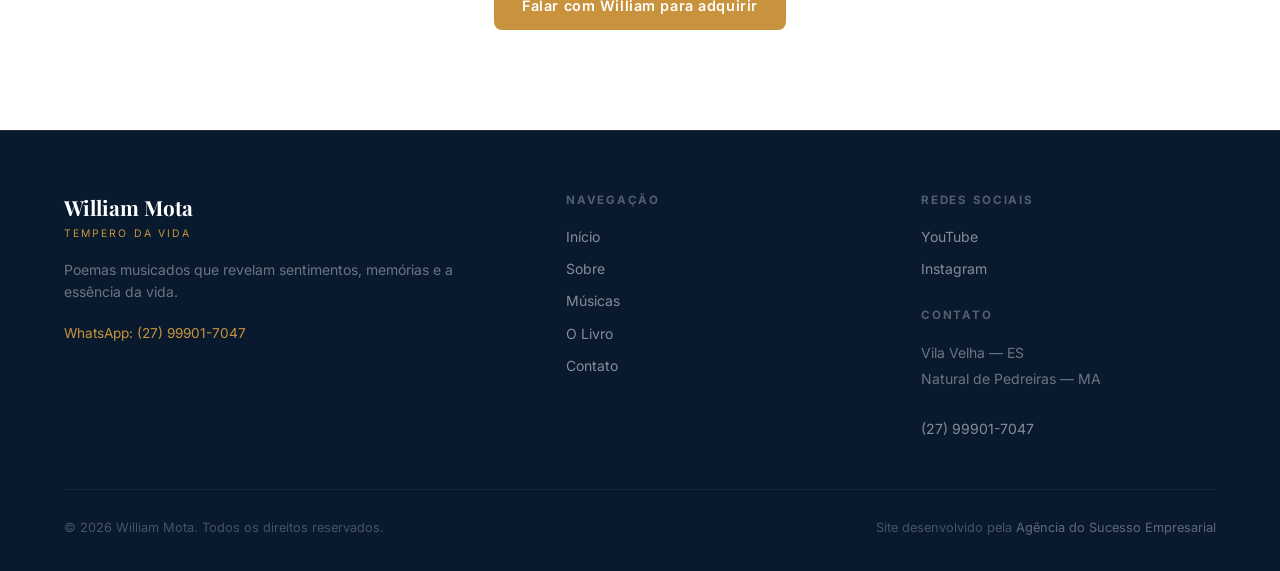
==== commit a00e5df8: "Fix: adiciona Poemas no menu da página /livro" ====
--- a/livro.html
+++ b/livro.html
@@ -220,6 +220,7 @@
       <ul class="nav__links" id="navLinks">
         <li><a href="index.html#sobre">Sobre</a></li>
         <li><a href="index.html#musicas">Músicas</a></li>
+        <li><a href="index.html#poemas">Poemas</a></li>
         <li><a href="livro.html" class="nav__cta">O Livro</a></li>
         <li><a href="index.html#contato">Contato</a></li>
       </ul>
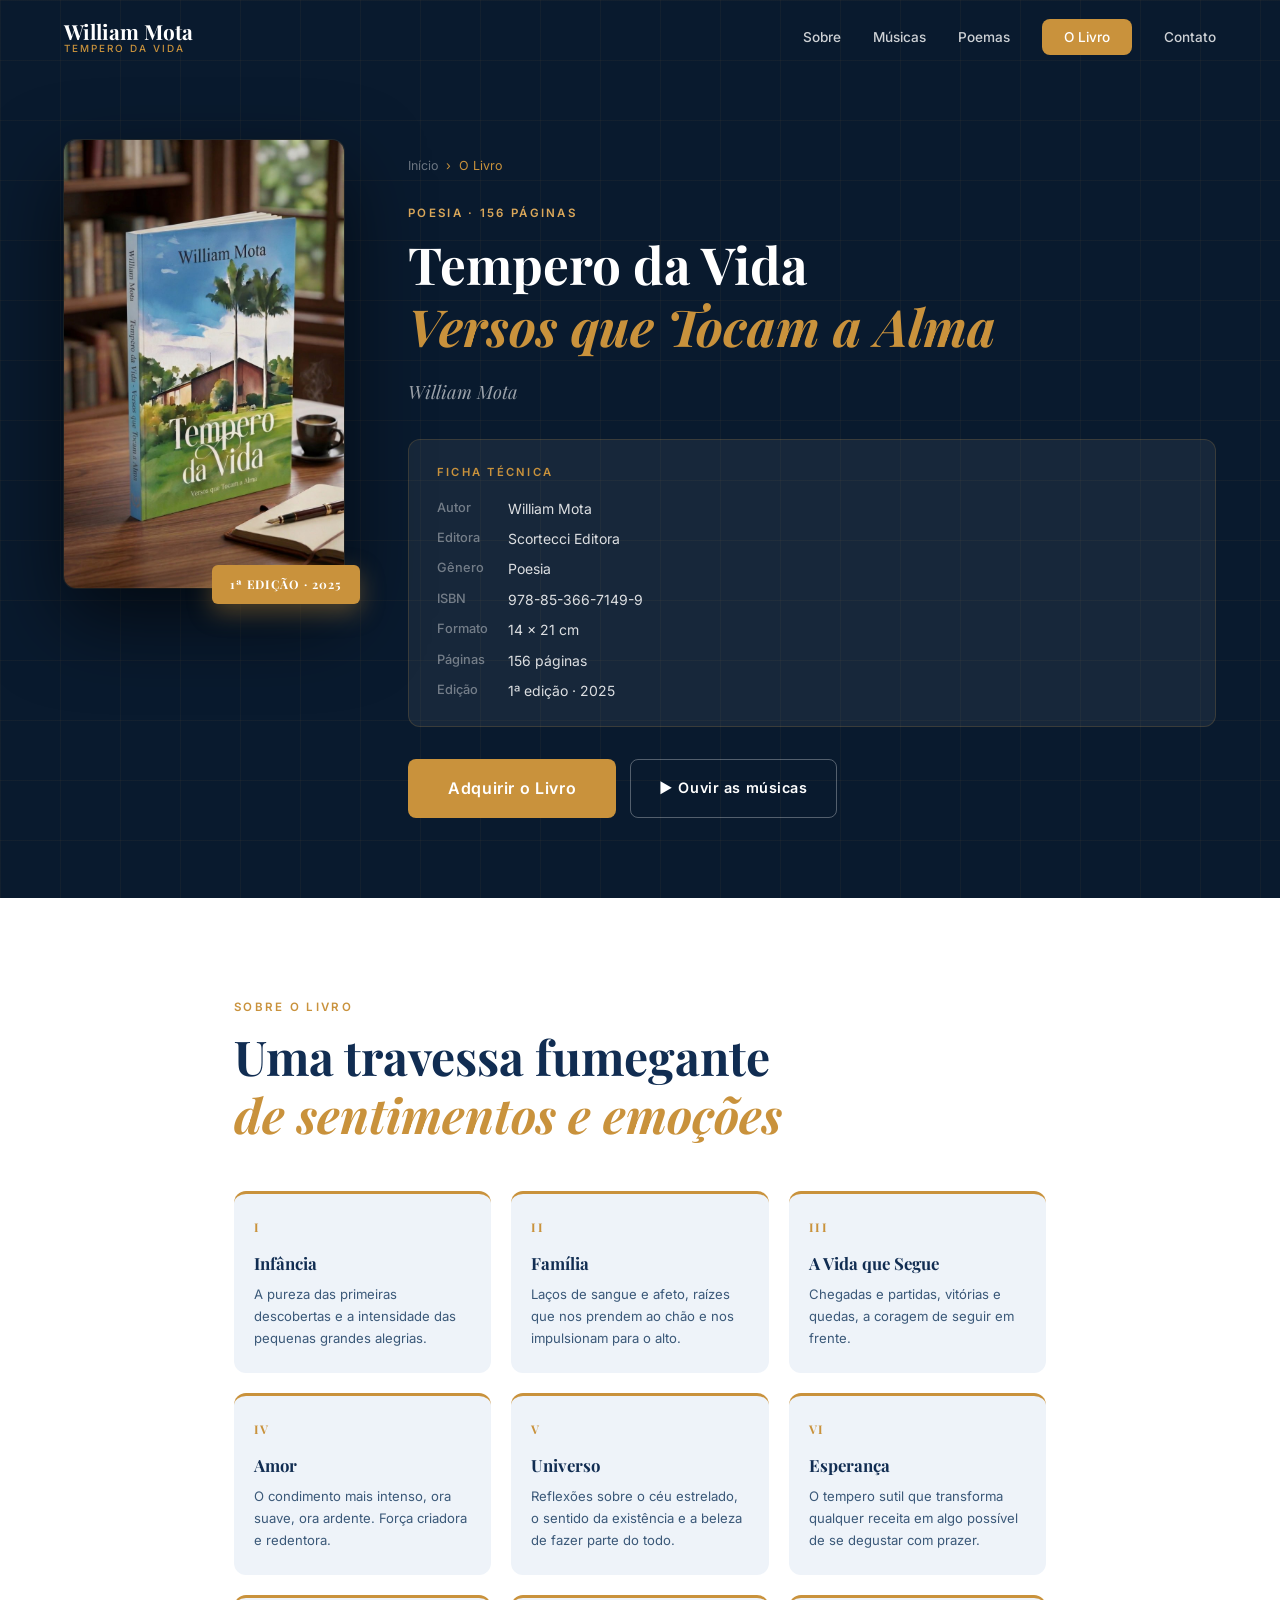
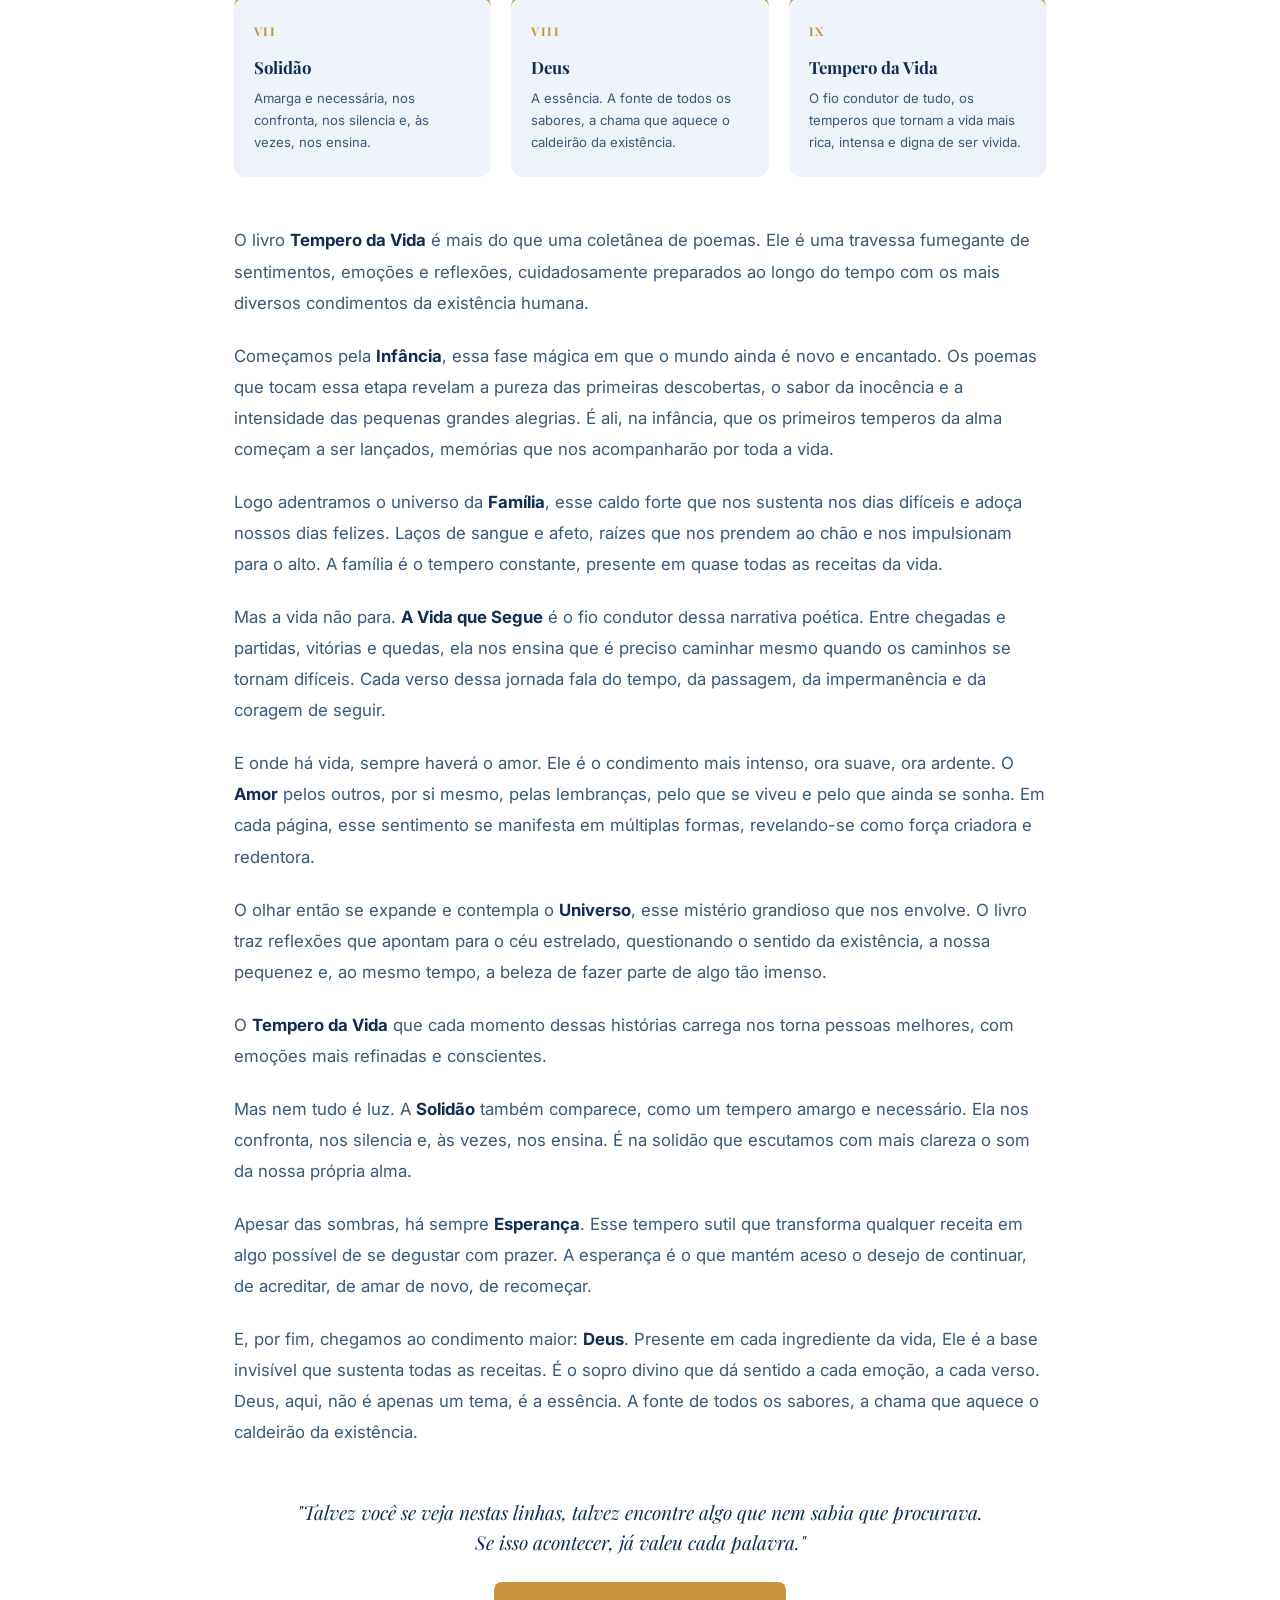
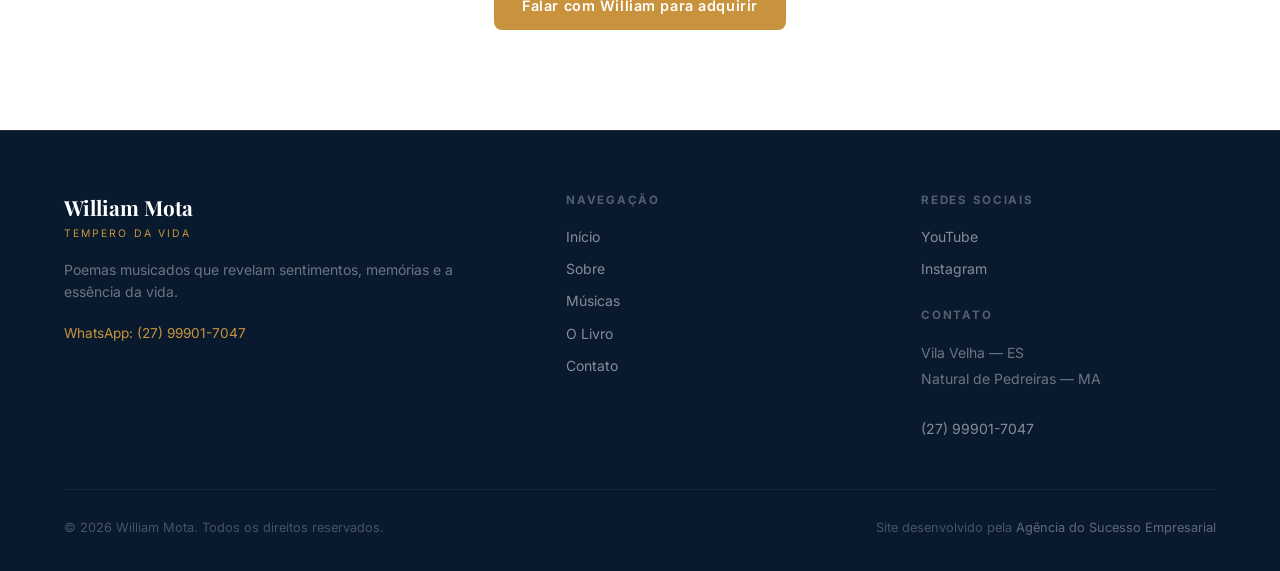
==== commit c3e16f08: "Remove travessões duplos, troca por vírgula; corrige Shot → Xote" ====
--- a/livro.html
+++ b/livro.html
@@ -307,17 +307,17 @@
         <div class="tema-card">
           <span class="tema-card__num">II</span>
           <h3>Família</h3>
-          <p>Laços de sangue e afeto — raízes que nos prendem ao chão e nos impulsionam para o alto.</p>
+          <p>Laços de sangue e afeto, raízes que nos prendem ao chão e nos impulsionam para o alto.</p>
         </div>
         <div class="tema-card">
           <span class="tema-card__num">III</span>
           <h3>A Vida que Segue</h3>
-          <p>Chegadas e partidas, vitórias e quedas — a coragem de seguir em frente.</p>
+          <p>Chegadas e partidas, vitórias e quedas, a coragem de seguir em frente.</p>
         </div>
         <div class="tema-card">
           <span class="tema-card__num">IV</span>
           <h3>Amor</h3>
-          <p>O condimento mais intenso — ora suave, ora ardente. Força criadora e redentora.</p>
+          <p>O condimento mais intenso, ora suave, ora ardente. Força criadora e redentora.</p>
         </div>
         <div class="tema-card">
           <span class="tema-card__num">V</span>
@@ -332,7 +332,7 @@
         <div class="tema-card">
           <span class="tema-card__num">VII</span>
           <h3>Solidão</h3>
-          <p>Amarga e necessária — nos confronta, nos silencia e, às vezes, nos ensina.</p>
+          <p>Amarga e necessária, nos confronta, nos silencia e, às vezes, nos ensina.</p>
         </div>
         <div class="tema-card">
           <span class="tema-card__num">VIII</span>
@@ -342,7 +342,7 @@
         <div class="tema-card">
           <span class="tema-card__num">IX</span>
           <h3>Tempero da Vida</h3>
-          <p>O fio condutor de tudo — os temperos que tornam a vida mais rica, intensa e digna de ser vivida.</p>
+          <p>O fio condutor de tudo, os temperos que tornam a vida mais rica, intensa e digna de ser vivida.</p>
         </div>
       </div>
 
@@ -357,7 +357,7 @@
           Começamos pela <strong>Infância</strong>, essa fase mágica em que o mundo ainda é novo e encantado.
           Os poemas que tocam essa etapa revelam a pureza das primeiras descobertas, o sabor da inocência
           e a intensidade das pequenas grandes alegrias. É ali, na infância, que os primeiros temperos da alma começam
-          a ser lançados — memórias que nos acompanharão por toda a vida.
+          a ser lançados, memórias que nos acompanharão por toda a vida.
         </p>
         <p>
           Logo adentramos o universo da <strong>Família</strong>, esse caldo forte que nos sustenta nos dias
@@ -372,13 +372,13 @@
           impermanência e da coragem de seguir.
         </p>
         <p>
-          E onde há vida, sempre haverá o amor. Ele é o condimento mais intenso — ora suave, ora ardente.
+          E onde há vida, sempre haverá o amor. Ele é o condimento mais intenso, ora suave, ora ardente.
           O <strong>Amor</strong> pelos outros, por si mesmo, pelas lembranças, pelo que se viveu e pelo
           que ainda se sonha. Em cada página, esse sentimento se manifesta em múltiplas formas, revelando-se
           como força criadora e redentora.
         </p>
         <p>
-          O olhar então se expande e contempla o <strong>Universo</strong> — esse mistério grandioso que nos
+          O olhar então se expande e contempla o <strong>Universo</strong>, esse mistério grandioso que nos
           envolve. O livro traz reflexões que apontam para o céu estrelado, questionando o sentido da
           existência, a nossa pequenez e, ao mesmo tempo, a beleza de fazer parte de algo tão imenso.
         </p>
@@ -399,7 +399,7 @@
         <p>
           E, por fim, chegamos ao condimento maior: <strong>Deus</strong>. Presente em cada ingrediente
           da vida, Ele é a base invisível que sustenta todas as receitas. É o sopro divino que dá sentido
-          a cada emoção, a cada verso. Deus, aqui, não é apenas um tema — é a essência. A fonte de todos
+          a cada emoção, a cada verso. Deus, aqui, não é apenas um tema, é a essência. A fonte de todos
           os sabores, a chama que aquece o caldeirão da existência.
         </p>
       </div>
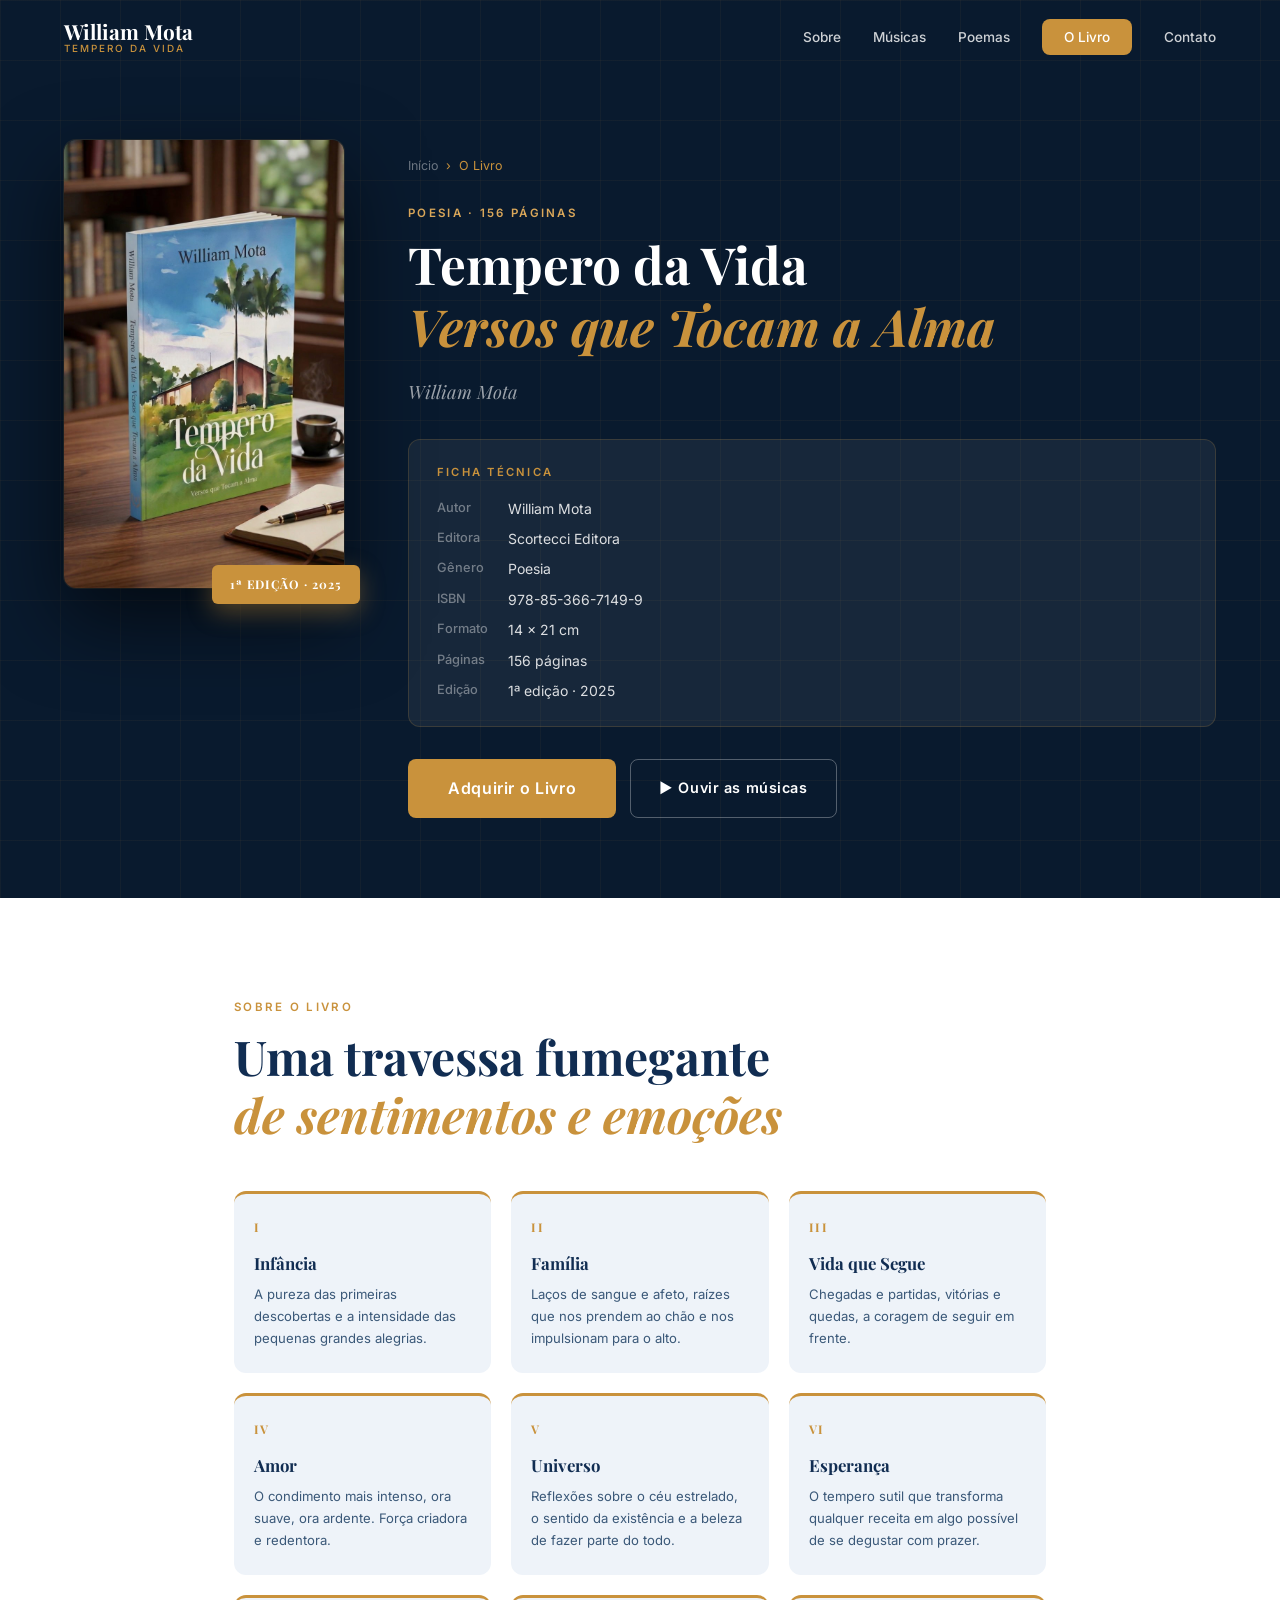
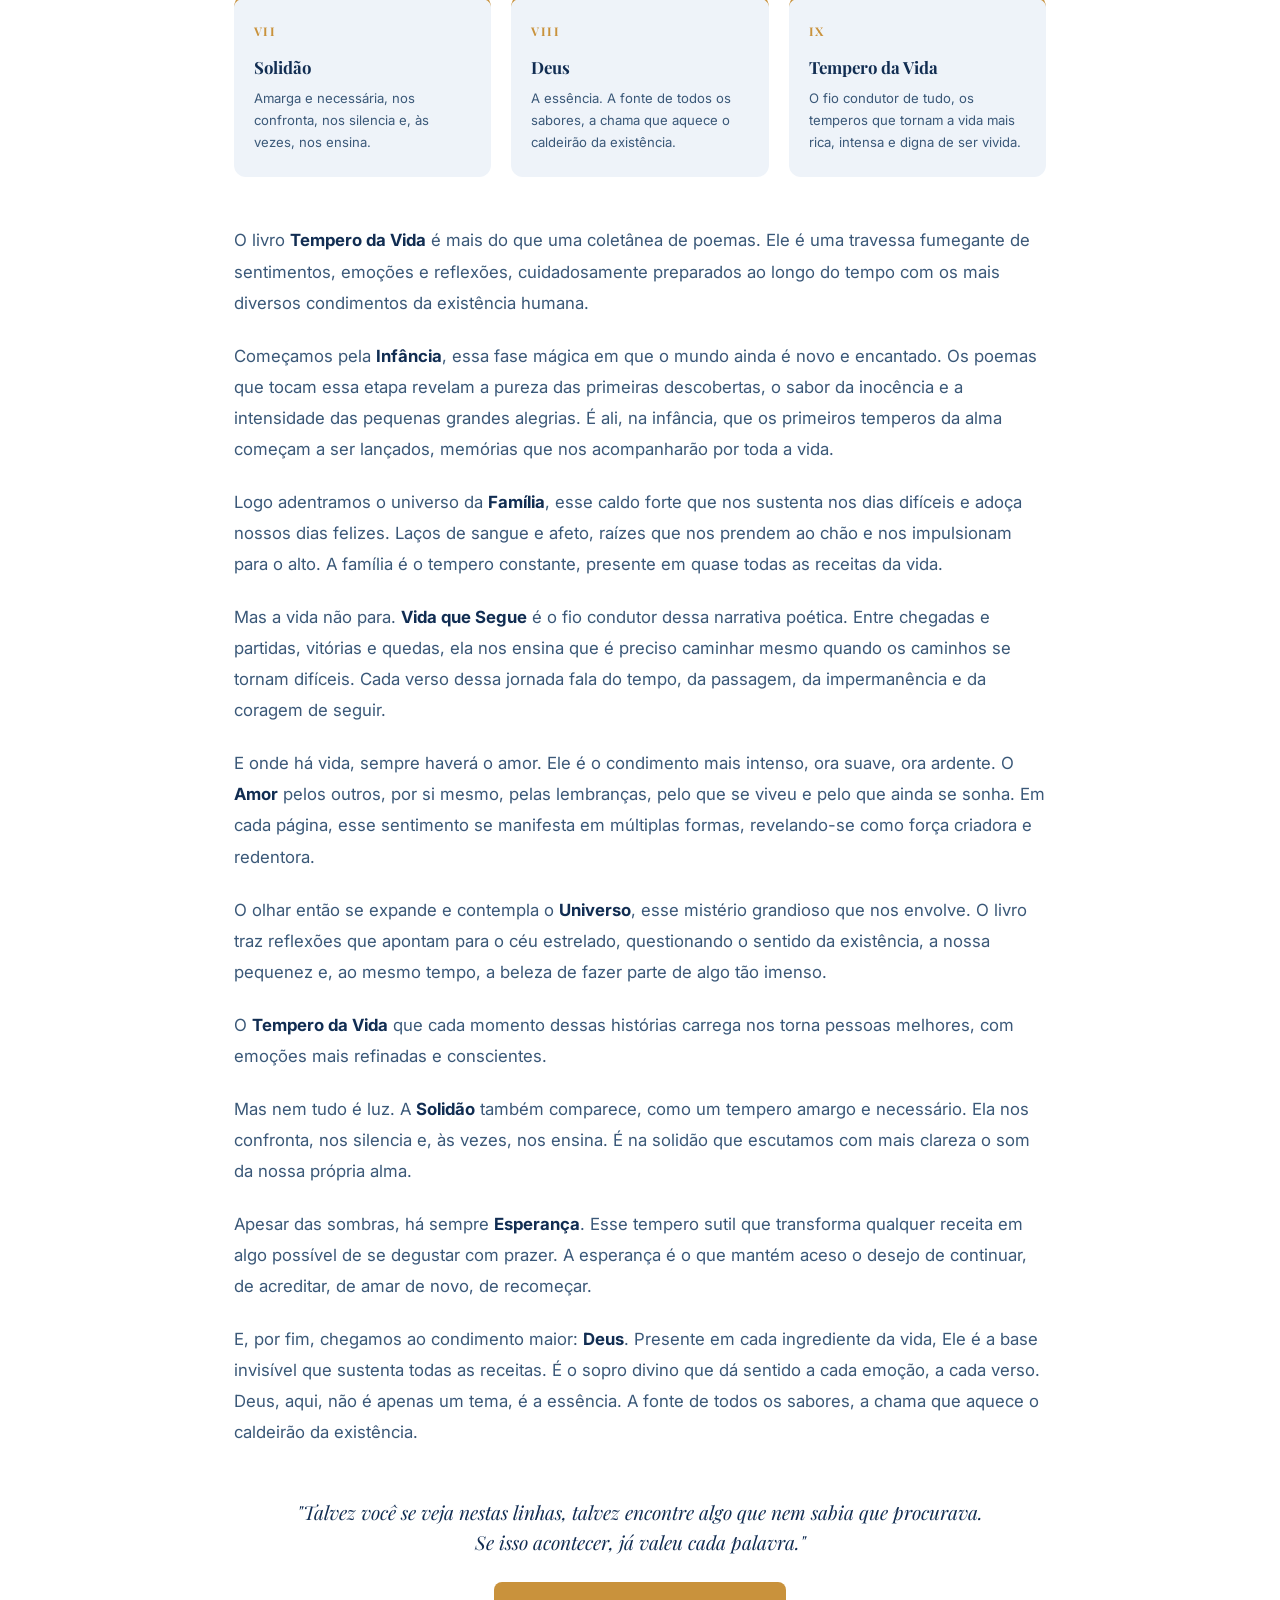
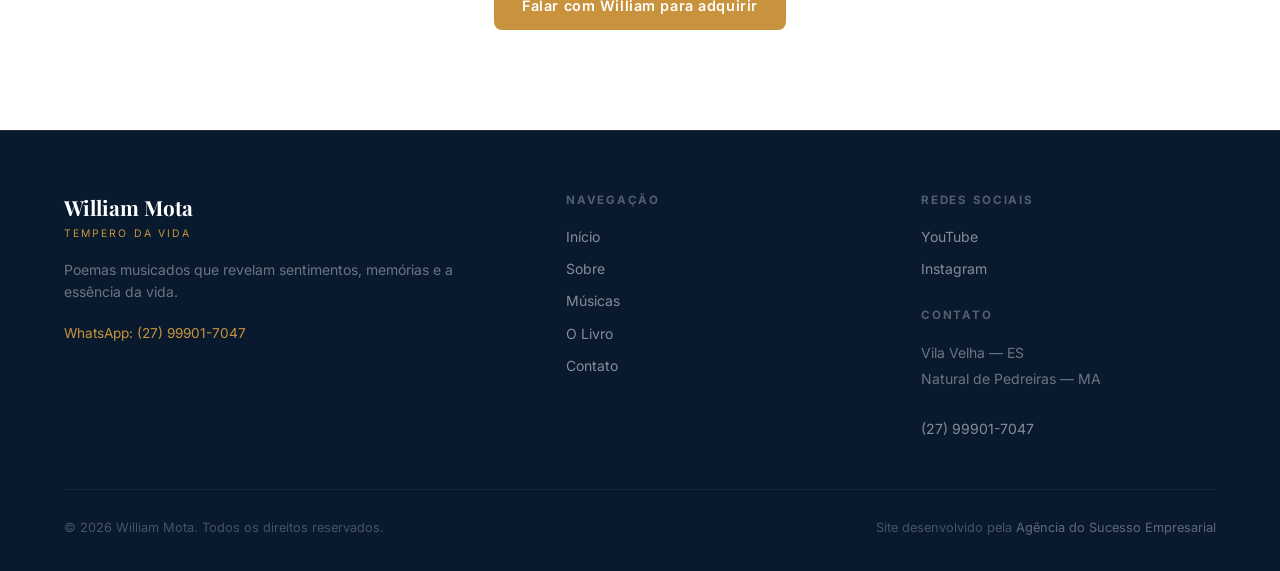
==== commit 7560e511: "Corrige: estudos de teoria musical; tema Vida que Segue (sem A)" ====
--- a/livro.html
+++ b/livro.html
@@ -311,7 +311,7 @@
         </div>
         <div class="tema-card">
           <span class="tema-card__num">III</span>
-          <h3>A Vida que Segue</h3>
+          <h3>Vida que Segue</h3>
           <p>Chegadas e partidas, vitórias e quedas, a coragem de seguir em frente.</p>
         </div>
         <div class="tema-card">
@@ -366,7 +366,7 @@
           receitas da vida.
         </p>
         <p>
-          Mas a vida não para. <strong>A Vida que Segue</strong> é o fio condutor dessa narrativa poética.
+          Mas a vida não para. <strong>Vida que Segue</strong> é o fio condutor dessa narrativa poética.
           Entre chegadas e partidas, vitórias e quedas, ela nos ensina que é preciso caminhar mesmo quando
           os caminhos se tornam difíceis. Cada verso dessa jornada fala do tempo, da passagem, da
           impermanência e da coragem de seguir.
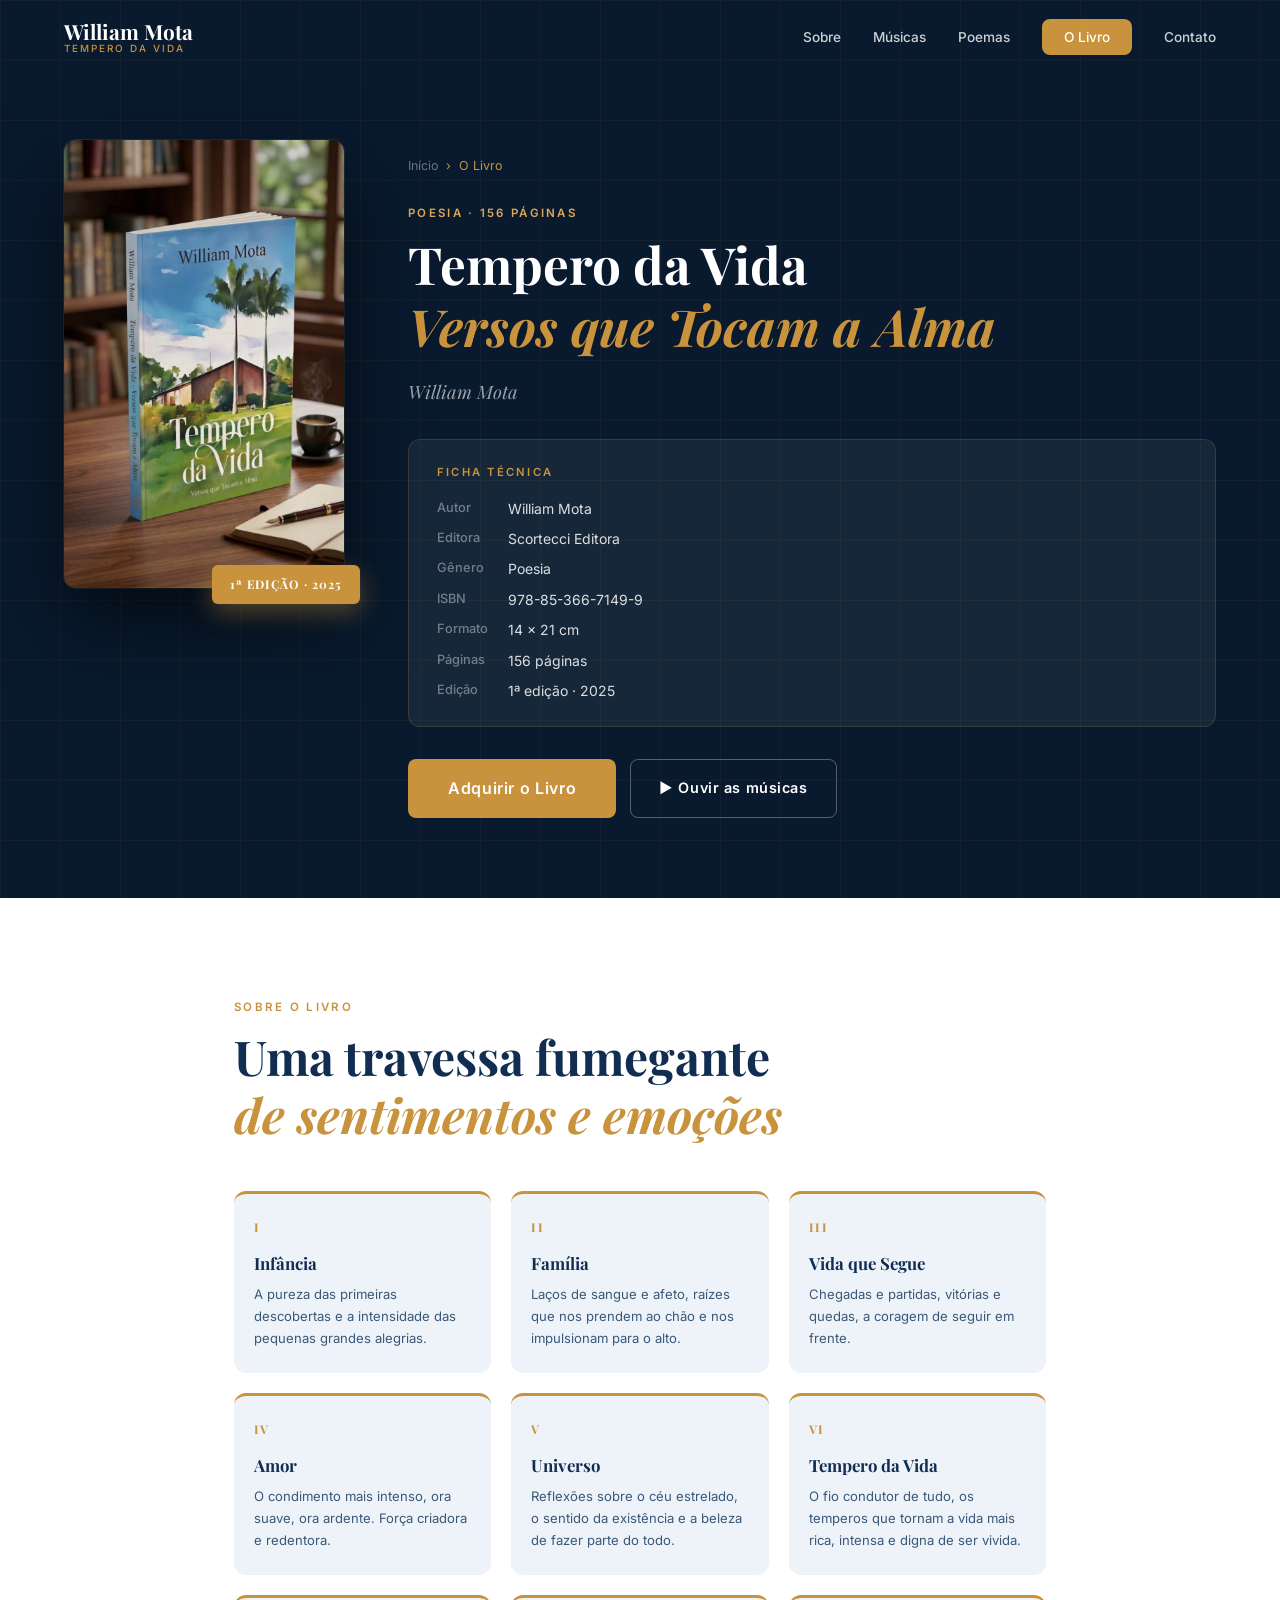
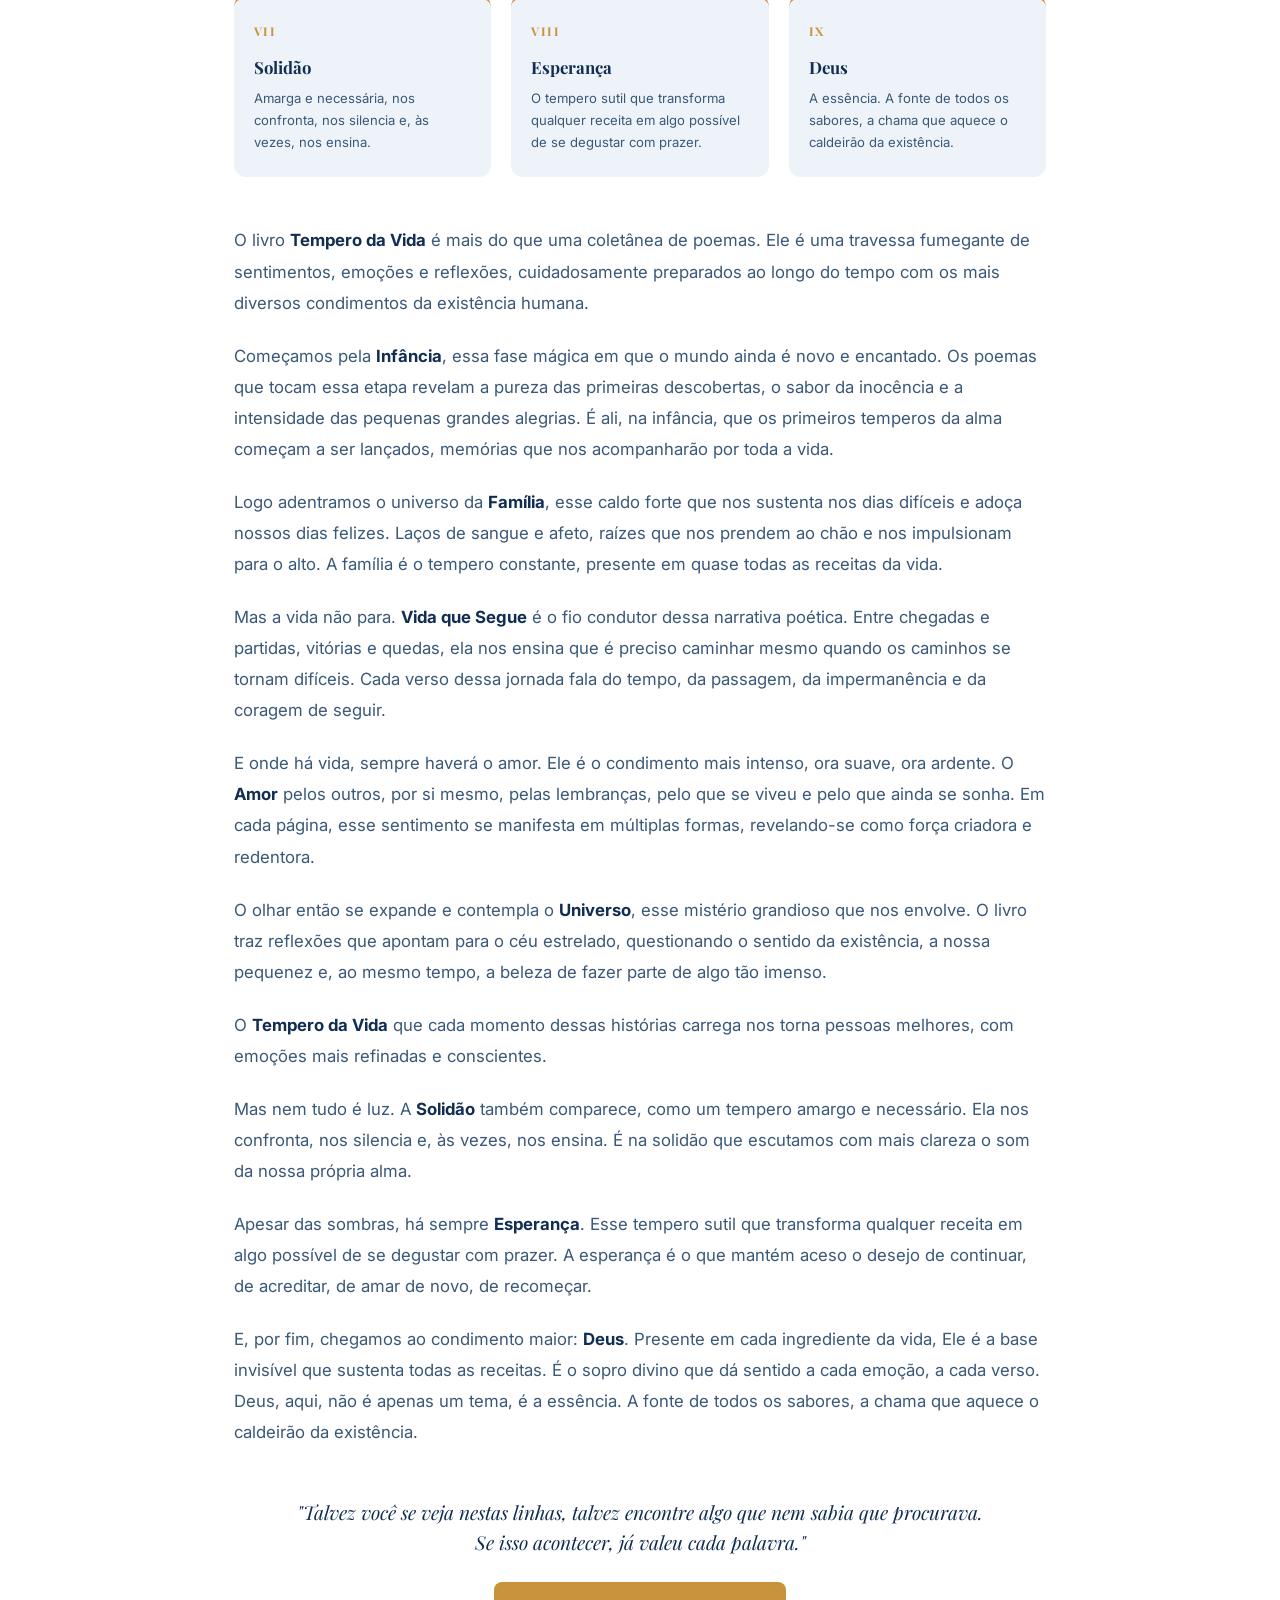
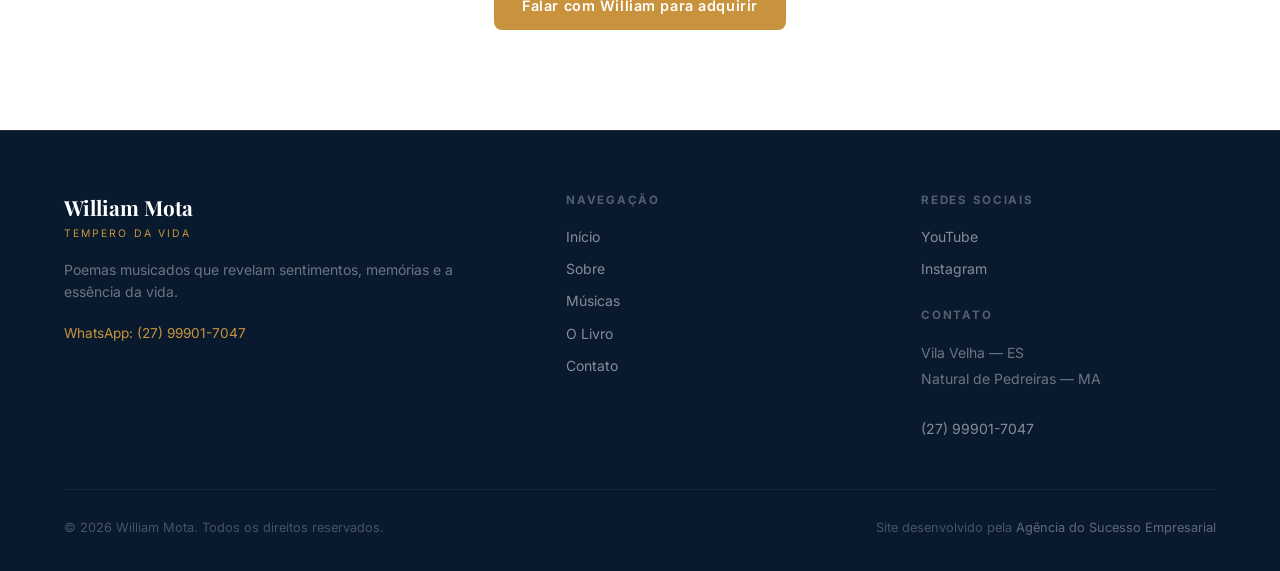
==== commit 46c8c93d: "Corrige ordem dos temas: Tempero da Vida > Solidão > Esperança > Deus" ====
--- a/livro.html
+++ b/livro.html
@@ -326,8 +326,8 @@
         </div>
         <div class="tema-card">
           <span class="tema-card__num">VI</span>
-          <h3>Esperança</h3>
-          <p>O tempero sutil que transforma qualquer receita em algo possível de se degustar com prazer.</p>
+          <h3>Tempero da Vida</h3>
+          <p>O fio condutor de tudo, os temperos que tornam a vida mais rica, intensa e digna de ser vivida.</p>
         </div>
         <div class="tema-card">
           <span class="tema-card__num">VII</span>
@@ -336,13 +336,13 @@
         </div>
         <div class="tema-card">
           <span class="tema-card__num">VIII</span>
+          <h3>Esperança</h3>
+          <p>O tempero sutil que transforma qualquer receita em algo possível de se degustar com prazer.</p>
+        </div>
+        <div class="tema-card">
+          <span class="tema-card__num">IX</span>
           <h3>Deus</h3>
           <p>A essência. A fonte de todos os sabores, a chama que aquece o caldeirão da existência.</p>
-        </div>
-        <div class="tema-card">
-          <span class="tema-card__num">IX</span>
-          <h3>Tempero da Vida</h3>
-          <p>O fio condutor de tudo, os temperos que tornam a vida mais rica, intensa e digna de ser vivida.</p>
         </div>
       </div>
 
